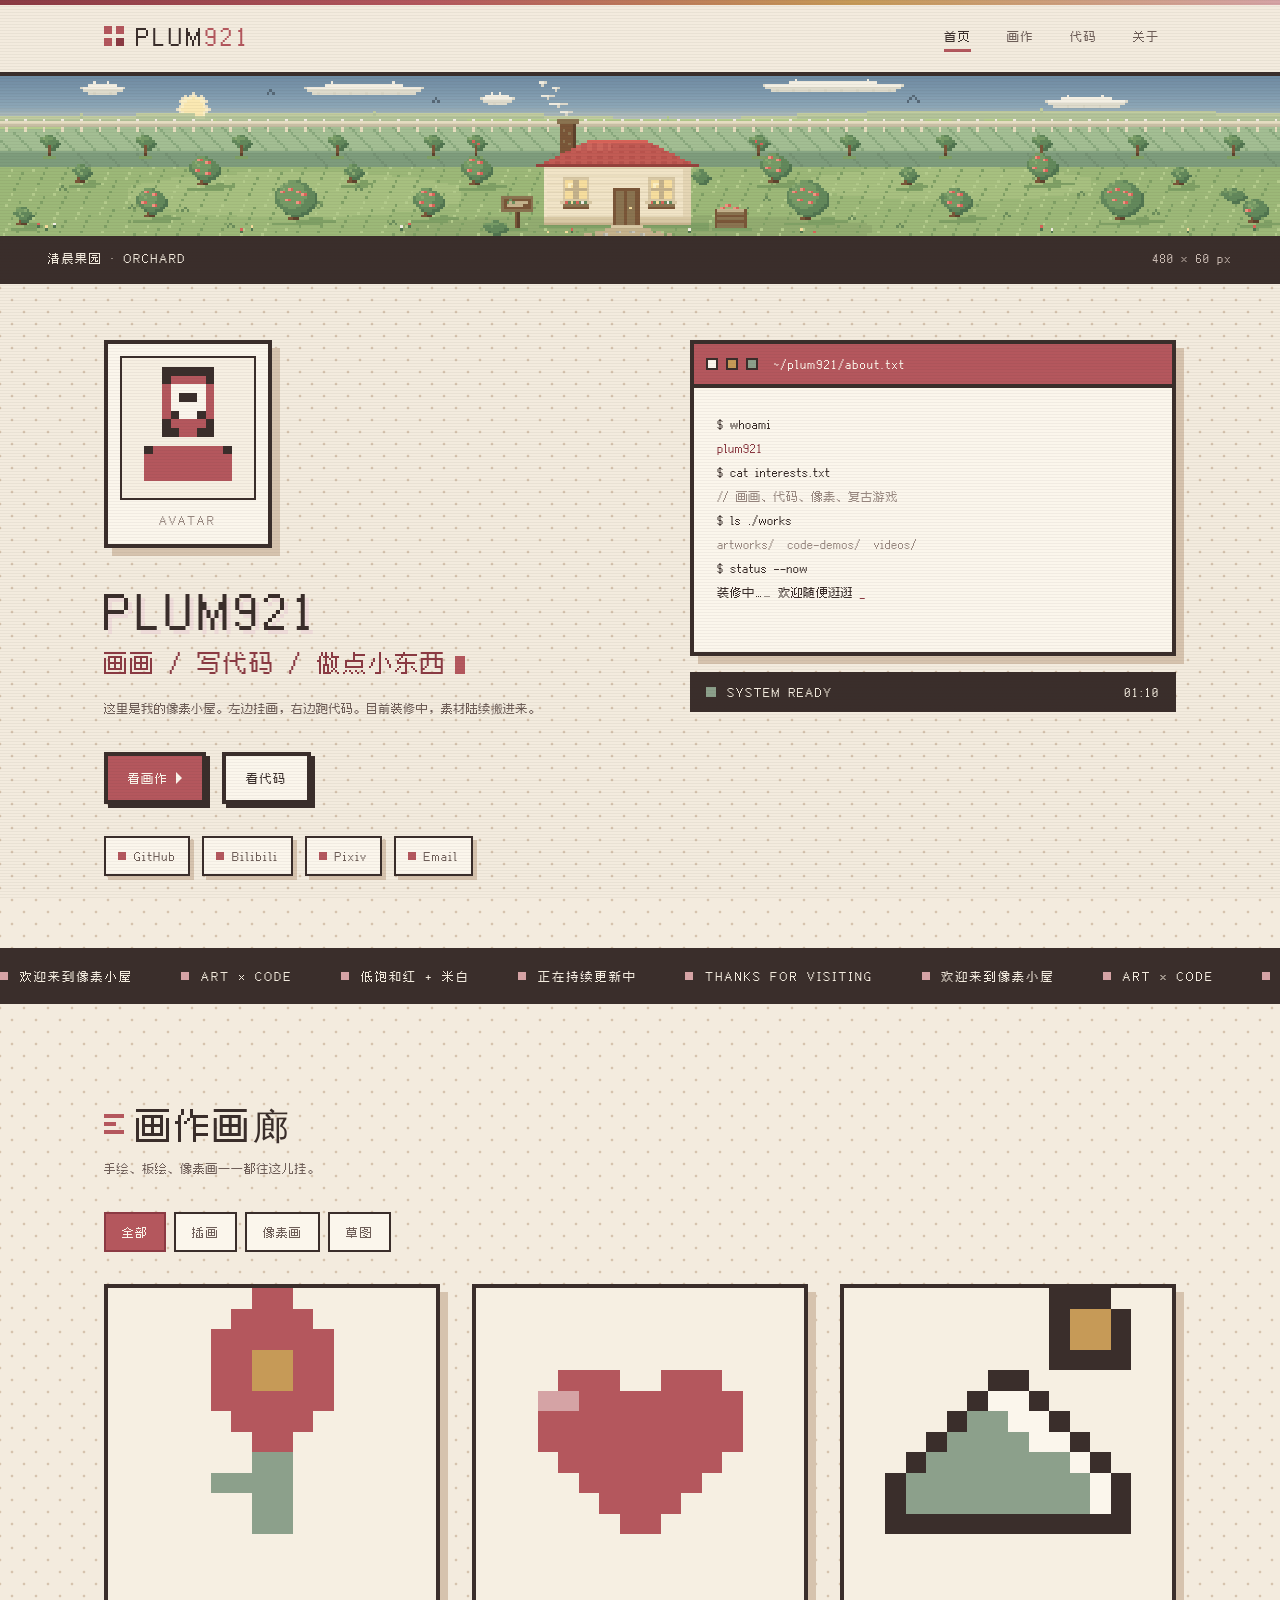
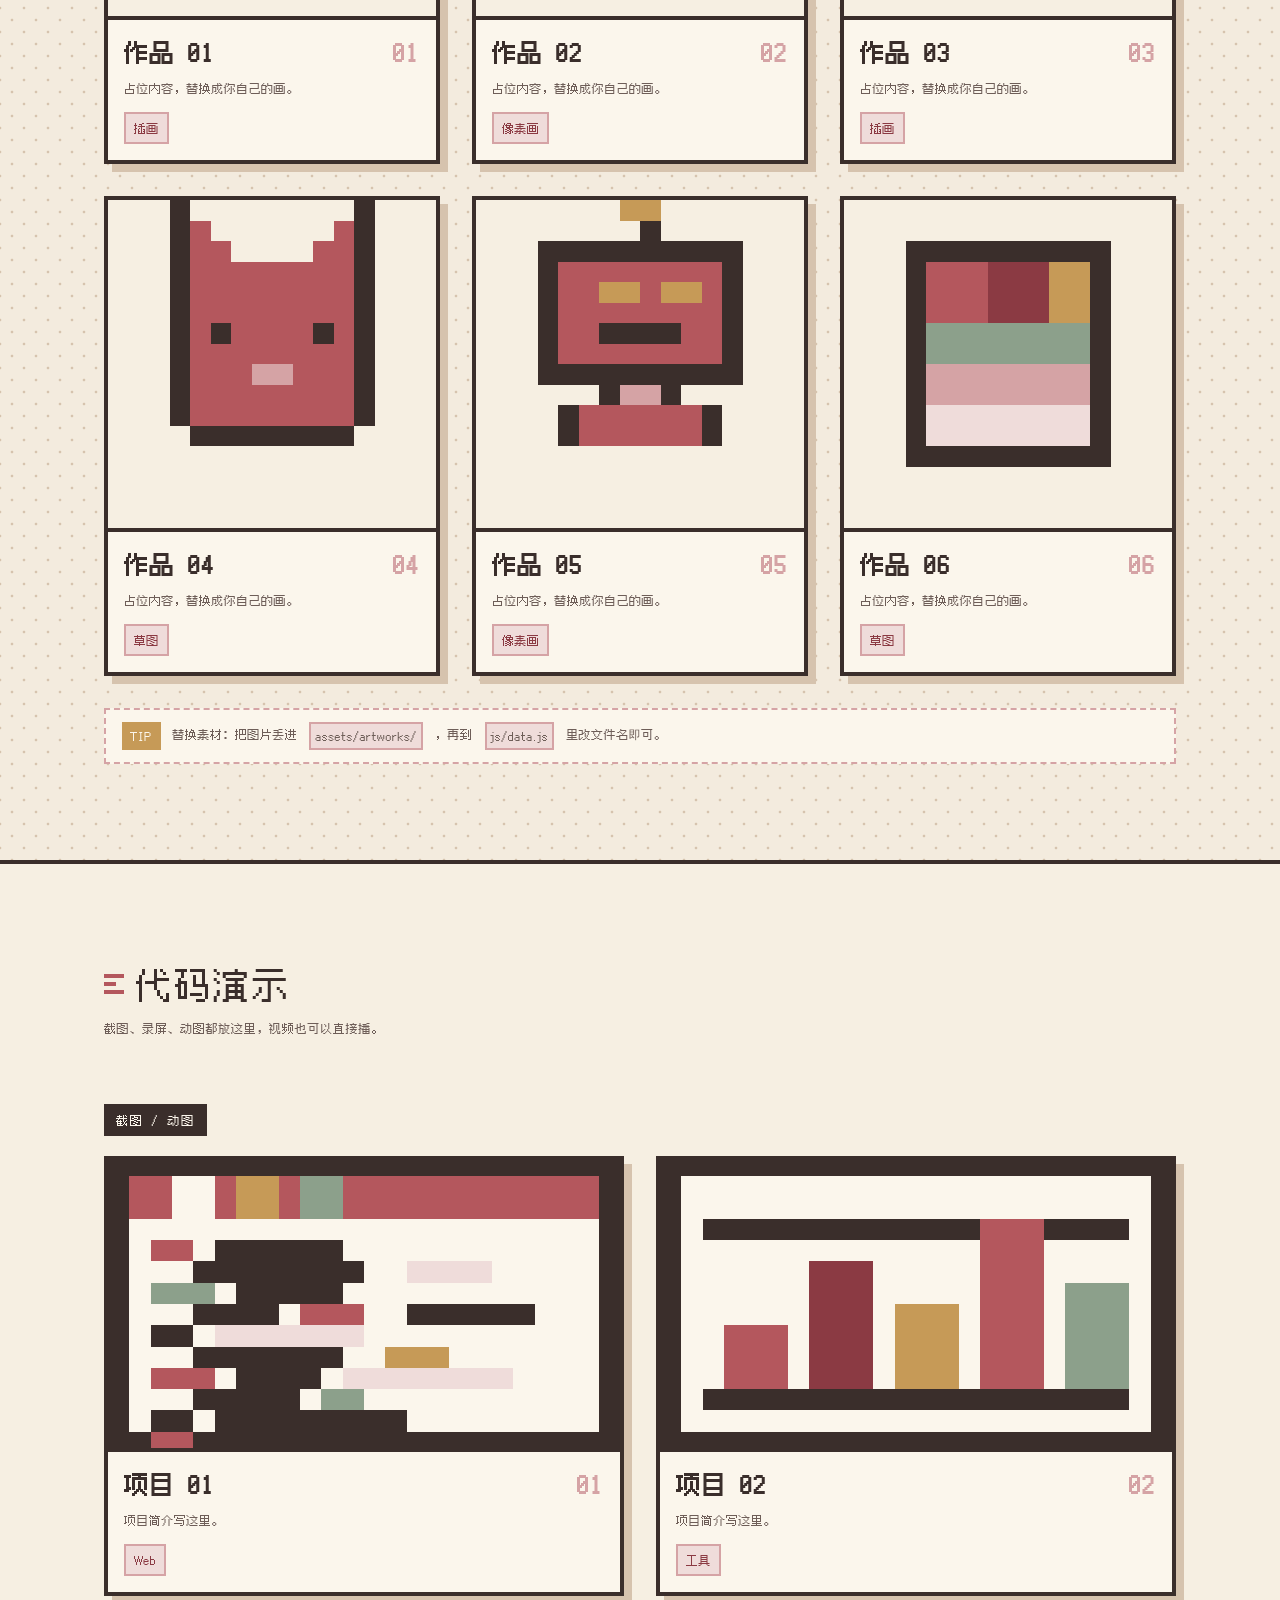
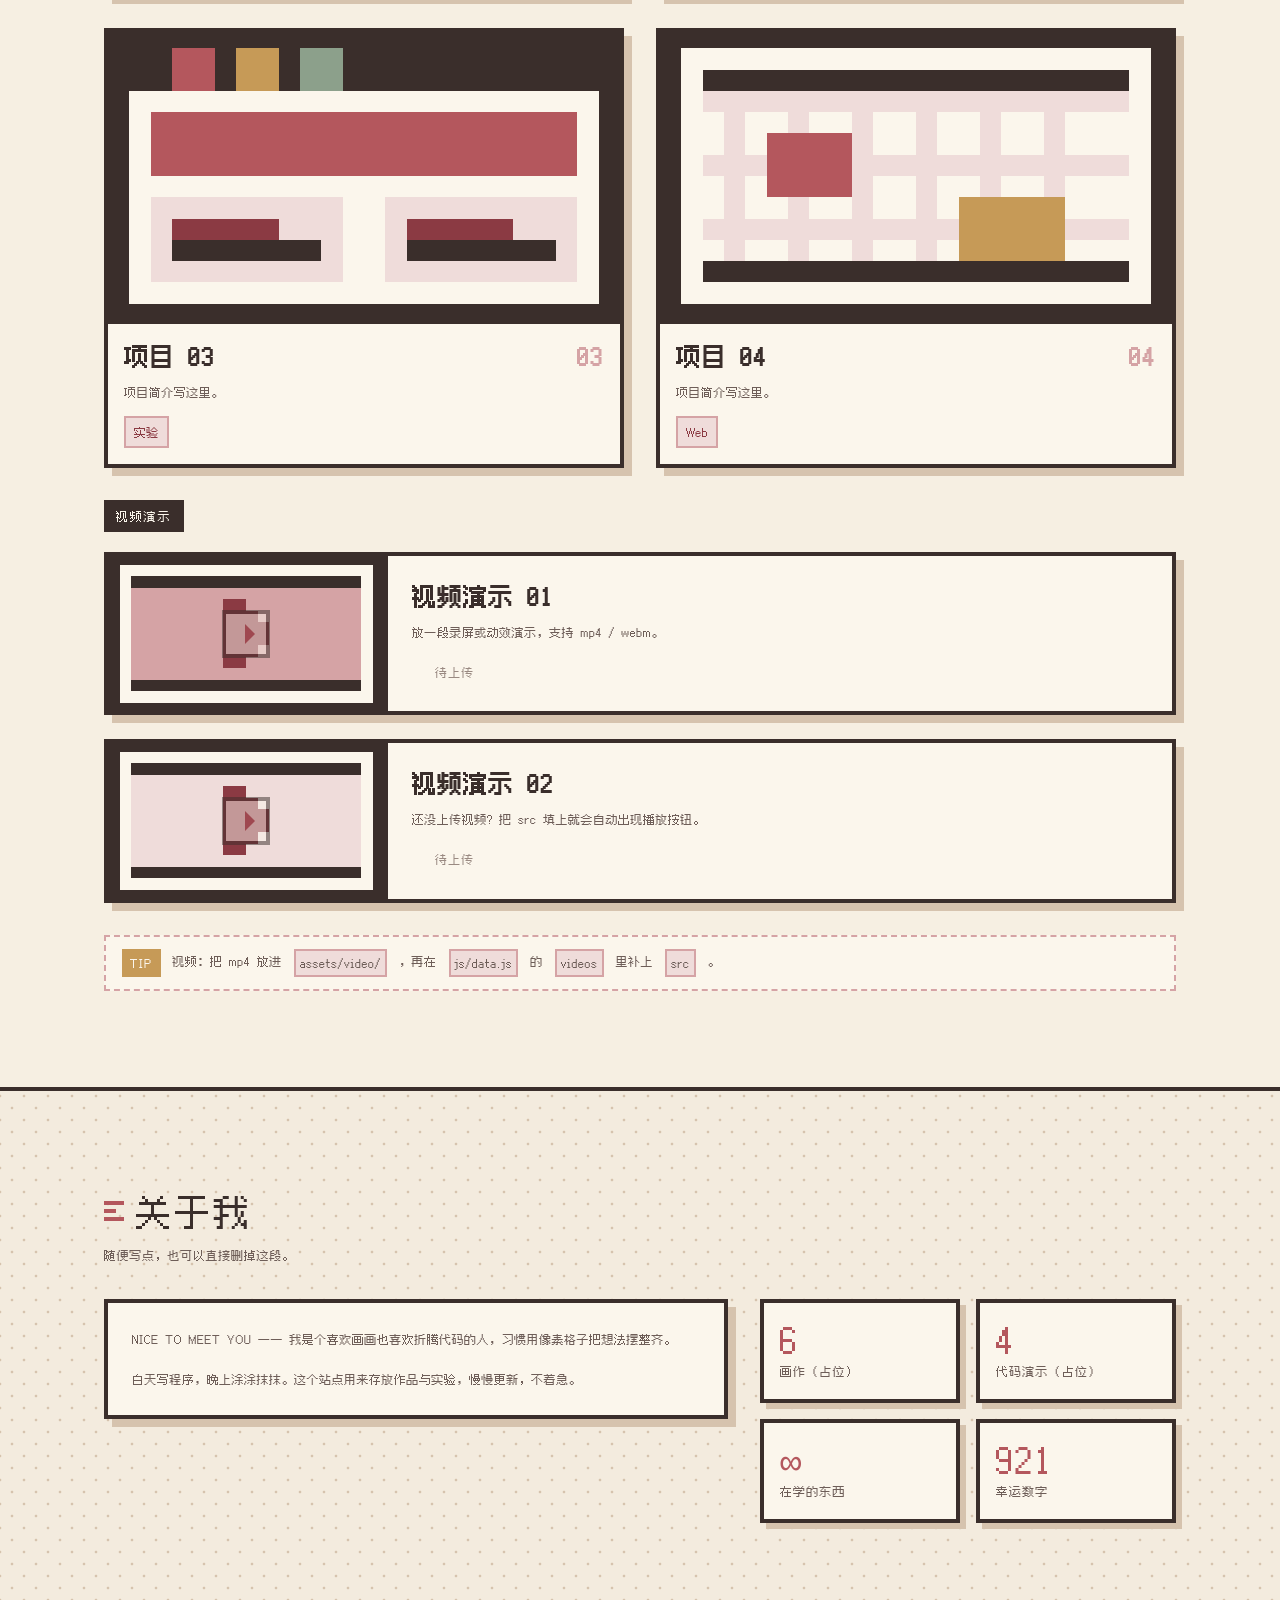
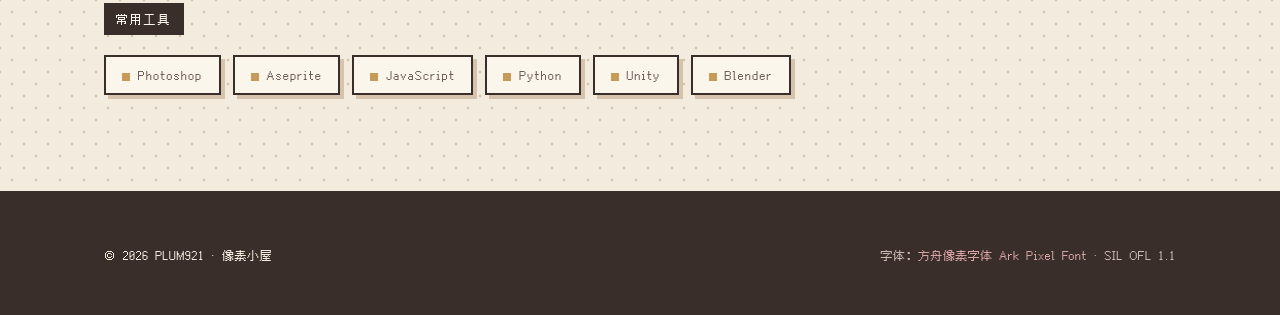
==== index.html @ 549b1d5e "first commit" ====
<!DOCTYPE html>
<html lang="zh-CN">
<head>
<meta charset="UTF-8">
<meta name="viewport" content="width=device-width, initial-scale=1">
<title>PLUM921 · 像素小屋</title>
<meta name="description" content="PLUM921 的个人主页 —— 画作与代码演示的像素风格收藏室。">
<meta name="theme-color" content="#F5EEE1">
<link rel="icon" href="favicon.svg" type="image/svg+xml">

<!-- 字体：方舟像素字体 Ark Pixel Font (SIL OFL 1.1) -->
<link rel="preload" href="fonts/ark-pixel-12px-proportional-latin.woff2" as="font" type="font/woff2" crossorigin>
<link rel="preload" href="fonts/ark-pixel-12px-proportional-zh-hans.woff2" as="font" type="font/woff2" crossorigin>

<link rel="stylesheet" href="css/style.css">
</head>
<body>

<!-- CRT 扫描线滤镜（纯装饰，可删除） -->
<div class="crt" aria-hidden="true"></div>

<!-- ======================= 顶栏 ======================= -->
<header class="topbar" id="topbar">
  <div class="wrap topbar__inner">
    <a class="brand" href="#top">
      <span class="brand__pixel" aria-hidden="true"></span>
      <span class="brand__text">PLUM<em>921</em></span>
    </a>

    <nav class="nav" id="nav">
      <a href="#top" class="nav__link is-active">首页</a>
      <a href="#art" class="nav__link">画作</a>
      <a href="#code" class="nav__link">代码</a>
      <a href="#about" class="nav__link">关于</a>
    </nav>

    <button class="nav-toggle" id="navToggle" type="button" aria-expanded="false" aria-controls="nav">
      <span aria-hidden="true"></span>MENU
    </button>
  </div>
</header>

<main>

  <!-- ======================= Hero ======================= -->
  <section class="hero" id="top">

    <!-- 顶部像素横幅：全宽通栏（480×60 原生像素图，铺满页面宽度）
         【素材预留】替换 assets/banner/ 下的图片（建议 480×60 或更宽的横构图），
         并在 js/data.js 的 profile.banner 里改路径与说明文字 -->
    <figure class="banner reveal" id="banner">
      <img id="bannerImg" src="assets/banner/orchard-480x60.png"
           alt="清晨果园" width="480" height="60">
      <figcaption class="banner__bar">
        <span class="banner__cap" id="bannerCap">清晨果园 · ORCHARD</span>
        <span class="banner__meta" id="bannerMeta">480 × 60 px</span>
      </figcaption>
    </figure>

    <div class="wrap">

      <div class="hero__grid">

      <!-- 左：头像 + 简介 -->
      <div class="hero__left">
        <div class="avatar px-frame" id="avatarFrame">
          <!-- 【素材预留】头像：替换 assets/avatar/ 下的图片，并在 js/data.js 修改 avatar 路径 -->
          <img id="avatarImg" src="assets/avatar/avatar-placeholder.svg" alt="头像" width="144" height="144">
          <span class="avatar__tag">AVATAR</span>
        </div>

        <h1 class="hero__name" id="heroName">PLUM921</h1>
        <p class="hero__role" id="heroRole">画画 / 写代码 / 做点小东西</p>

        <p class="hero__intro" id="heroIntro">
          这里是我的像素小屋。左边挂画，右边跑代码。
          目前装修中，素材陆续搬进来。
        </p>

        <div class="hero__btns">
          <a class="btn btn--primary" href="#art">看画作 <span class="btn__arrow" aria-hidden="true"></span></a>
          <a class="btn" href="#code">看代码</a>
        </div>

        <!-- 【素材预留】社交链接：在 js/data.js 的 links 里增删 -->
        <ul class="socials" id="socials"></ul>
      </div>

      <!-- 右：复古终端窗口 -->
      <div class="hero__right">
        <div class="window">
          <div class="window__bar">
            <span class="window__dot window__dot--a"></span>
            <span class="window__dot window__dot--b"></span>
            <span class="window__dot window__dot--c"></span>
            <span class="window__title">~/plum921/about.txt</span>
          </div>
          <pre class="window__body" id="terminal"></pre>
        </div>

        <div class="statusbar">
          <span class="led" aria-hidden="true"></span>
          <span id="statusText">SYSTEM READY</span>
          <span class="statusbar__spacer"></span>
          <span id="statusClock">--:--</span>
        </div>
      </div>

      </div><!-- /hero__grid -->
    </div><!-- /wrap -->

    <!-- 跑马灯 -->
    <div class="ticker" aria-hidden="true">
      <div class="ticker__track" id="tickerTrack"></div>
    </div>
  </section>

  <!-- ======================= 画作 ======================= -->
  <section class="section" id="art">
    <div class="wrap">
      <header class="sec-head">
        <h2 class="sec-title"><span class="sec-title__mark" aria-hidden="true"></span>画作画廊</h2>
        <p class="sec-sub">手绘、板绘、像素画——都往这儿挂。</p>
      </header>

      <!-- 筛选按钮由 data.js 的 tags 自动生成 -->
      <div class="filters" id="artFilters" role="group" aria-label="画作筛选"></div>

      <!-- 卡片由 js/data.js 渲染，占位内容可直接替换 -->
      <div class="grid grid--art" id="artGrid"></div>
      <div class="load-more" id="artMore"></div>

      <p class="hint">
        <span class="hint__key">TIP</span>
        替换素材：把图片丢进 <code>assets/artworks/</code>，再到 <code>js/data.js</code> 里改文件名即可。
      </p>
    </div>
  </section>

  <!-- ======================= 代码演示 ======================= -->
  <section class="section section--alt" id="code">
    <div class="wrap">
      <header class="sec-head">
        <h2 class="sec-title"><span class="sec-title__mark" aria-hidden="true"></span>代码演示</h2>
        <p class="sec-sub">截图、录屏、动图都放这里，视频也可以直接播。</p>
      </header>

      <h3 class="sub-title">截图 / 动图</h3>
      <div class="grid grid--code" id="codeGrid"></div>
      <div class="load-more" id="codeMore"></div>

      <h3 class="sub-title">视频演示</h3>
      <div class="video-list" id="videoList"></div>
      <div class="load-more" id="videoMore"></div>

      <p class="hint">
        <span class="hint__key">TIP</span>
        视频：把 mp4 放进 <code>assets/video/</code>，再在 <code>js/data.js</code> 的 <code>videos</code> 里补上 <code>src</code>。
      </p>
    </div>
  </section>

  <!-- ======================= 关于 ======================= -->
  <section class="section" id="about">
    <div class="wrap">
      <header class="sec-head">
        <h2 class="sec-title"><span class="sec-title__mark" aria-hidden="true"></span>关于我</h2>
        <p class="sec-sub">随便写点，也可以直接删掉这段。</p>
      </header>

      <div class="about">
        <div class="about__text px-frame">
          <p id="aboutP1">NICE TO MEET YOU —— 我是个喜欢画画也喜欢折腾代码的人，习惯用像素格子把想法摆整齐。</p>
          <p id="aboutP2">白天写程序，晚上涂涂抹抹。这个站点用来存放作品与实验，慢慢更新，不着急。</p>
        </div>

        <!-- 【素材预留】数值面板：在 js/data.js 的 stats 里改 -->
        <div class="stats" id="stats"></div>
      </div>

      <!-- 【素材预留】工具/技能：在 js/data.js 的 skills 里改 -->
      <div class="tools-block">
        <h3 class="sub-title">常用工具</h3>
        <ul class="tools" id="skills"></ul>
      </div>
    </div>
  </section>

</main>

<!-- ======================= 页脚 ======================= -->
<footer class="footer">
  <div class="wrap footer__inner">
    <p class="footer__copy">© <span id="year">2026</span> <span id="footerName">PLUM921</span> · 像素小屋</p>
    <p class="footer__font">
      字体：<a href="https://github.com/TakWolf/ark-pixel-font" target="_blank" rel="noopener">方舟像素字体 Ark Pixel Font</a>
      · SIL OFL 1.1
    </p>
  </div>
</footer>

<!-- ======================= 图片灯箱 ======================= -->
<div class="lightbox" id="lightbox" hidden>
  <button class="lightbox__close" id="lbClose" type="button" aria-label="关闭">×</button>
  <button class="lightbox__nav lightbox__nav--prev" id="lbPrev" type="button" aria-label="上一张">‹</button>
  <figure class="lightbox__figure">
    <img id="lbImg" src="" alt="">
    <figcaption class="lightbox__caption">
      <span id="lbTitle"></span>
      <span class="lightbox__meta" id="lbMeta"></span>
    </figcaption>
  </figure>
  <button class="lightbox__nav lightbox__nav--next" id="lbNext" type="button" aria-label="下一张">›</button>
</div>

<!-- ======================= 视频弹窗 ======================= -->
<div class="modal" id="videoModal" hidden>
  <div class="modal__box">
    <div class="window__bar">
      <span class="window__dot window__dot--a"></span>
      <span class="window__dot window__dot--b"></span>
      <span class="window__dot window__dot--c"></span>
      <span class="window__title" id="vmTitle">video</span>
      <button class="modal__close" id="vmClose" type="button" aria-label="关闭">×</button>
    </div>
    <div class="modal__body">
      <video id="vmPlayer" controls playsinline preload="metadata"></video>
    </div>
  </div>
</div>

<script src="js/data.js"></script>
<script src="js/main.js"></script>
</body>
</html>
---- css/style.css ----
/* =========================================================
   PLUM921 · 像素小屋
   风格：复古像素 / 低饱和红 + 米白
   字体：方舟像素字体 Ark Pixel Font (SIL OFL 1.1)
   目录：变量 → 基础 → 通用组件 → 顶栏 → Hero → 区块 → 卡片 → 弹层 → 响应式
   ========================================================= */

/* ---------------- 1. 字体 ---------------- */
@font-face {
  font-family: "Ark Pixel";
  src: url("../fonts/ark-pixel-12px-proportional-latin.woff2") format("woff2");
  font-weight: 400;
  font-style: normal;
  font-display: swap;
  unicode-range: U+0000-02FF, U+1E00-1EFF, U+2000-206F, U+2070-209F,
                 U+20A0-20CF, U+2100-214F, U+2190-21FF, U+2200-22FF,
                 U+2460-24FF, U+25A0-25FF, U+2600-26FF, U+2700-27BF;
}
@font-face {
  font-family: "Ark Pixel";
  src: url("../fonts/ark-pixel-12px-proportional-zh-hans.woff2") format("woff2");
  font-weight: 400;
  font-style: normal;
  font-display: swap;
  unicode-range: U+2E80-2EFF, U+3000-303F, U+31C0-31EF, U+3200-32FF,
                 U+3300-33FF, U+3400-4DBF, U+4E00-9FFF, U+F900-FAFF,
                 U+FE10-FE1F, U+FE30-FE4F, U+FF00-FFEF, U+20000-2FA1F;
}

/* ---------------- 2. 变量 ---------------- */
:root {
  /* 米白 / 纸面 */
  --cream:       #F3EBDE;
  --cream-soft:  #ECE1D0;
  --paper:       #FBF6EC;
  --paper-2:     #F6EFE2;

  /* 低饱和红 */
  --red:         #B4575D;
  --red-deep:    #8B3A43;
  --red-soft:    #D5A3A5;
  --red-wash:    #EFDCDA;

  /* 点缀色 */
  --mustard:     #C69A57;
  --sage:        #8CA08B;

  /* 墨色文字 */
  --ink:         #3A2E2B;
  --ink-2:       #6E5E58;
  --ink-3:       #9A8A82;

  /* 硬阴影 */
  --shadow:      #D6C3AE;
  --shadow-red:  #D9B7B7;

  --px:          4px;         /* 像素单位 */
  --line:        4px solid var(--ink);
  --wrap:        1120px;

  --fs-xs:       12px;
  --fs-md:       24px;
  --fs-lg:       36px;
  --fs-xl:       48px;
  --lh:          24px;
}

/* ---------------- 3. 基础 ---------------- */
*, *::before, *::after { box-sizing: border-box; }

html { scroll-behavior: smooth; }

body {
  margin: 0;
  background-color: var(--cream);
  /* 双层像素点阵背景 */
  background-image:
    radial-gradient(var(--shadow) 1.5px, transparent 1.6px),
    radial-gradient(var(--shadow) 1.5px, transparent 1.6px);
  background-size: 24px 24px, 24px 24px;
  background-position: 0 0, 12px 12px;
  color: var(--ink);
  font-family: "Ark Pixel", "Ark Pixel 12px Proportional", ui-monospace, monospace;
  font-size: var(--fs-xs);
  line-height: var(--lh);
  letter-spacing: .04em;
  -webkit-font-smoothing: none;
  -moz-osx-font-smoothing: unset;
  font-smooth: never;
  text-rendering: geometricPrecision;
  overflow-x: clip;
}

/* 顶部一条暖色高光，模拟老显示器 */
body::before {
  content: "";
  position: fixed;
  inset: 0 0 auto 0;
  height: 5px;
  z-index: 60;
  background: linear-gradient(90deg,
    var(--red-deep), var(--red), var(--mustard), var(--red-soft));
}

img { max-width: 100%; display: block; }
a { color: var(--red-deep); text-decoration: none; }
a:hover { color: var(--red); }
button { font: inherit; color: inherit; letter-spacing: inherit; cursor: pointer; }

h1, h2, h3, p, ul, figure { margin: 0; padding: 0; }
ul { list-style: none; }

::selection { background: var(--red-soft); color: var(--ink); }

:focus-visible {
  outline: var(--px) solid var(--red);
  outline-offset: var(--px);
}

code {
  font-family: inherit;
  background: var(--red-wash);
  border: 2px solid var(--red-soft);
  padding: 0 4px;
}

/* CRT 扫描线 */
.crt {
  position: fixed;
  inset: 0;
  z-index: 999;
  pointer-events: none;
  background: repeating-linear-gradient(
    to bottom,
    rgba(58, 46, 43, .05) 0 1px,
    transparent 1px 3px
  );
}

/* ---------------- 4. 通用组件 ---------------- */
.wrap {
  width: 100%;
  max-width: var(--wrap);
  margin: 0 auto;
  padding: 0 24px;
}

/* 像素描边面板 + 四角像素块 */
.px-frame {
  position: relative;
  background: var(--paper);
  border: var(--line);
  box-shadow: 8px 8px 0 var(--shadow);
}
.px-corners::after {
  content: "";
  position: absolute;
  inset: -8px;
  pointer-events: none;
  z-index: 2;
  background-image:
    linear-gradient(var(--red), var(--red)),
    linear-gradient(var(--red), var(--red)),
    linear-gradient(var(--red), var(--red)),
    linear-gradient(var(--red), var(--red));
  background-size: 8px 8px;
  background-position: 0 0, 100% 0, 0 100%, 100% 100%;
  background-repeat: no-repeat;
}

/* 纯像素描边的小方块（作装饰） */
.dot {
  display: inline-block;
  width: 8px; height: 8px;
  background: var(--red);
  vertical-align: middle;
}

/* 按钮 */
.btn {
  position: relative;
  display: inline-flex;
  align-items: center;
  justify-content: center;
  gap: 8px;
  padding: 10px 20px;
  min-height: 44px;
  background: var(--paper);
  border: var(--line);
  box-shadow: 4px 4px 0 var(--ink);
  color: var(--ink);
  font-size: var(--fs-xs);
  letter-spacing: .12em;
  transition: transform .06s steps(2), box-shadow .06s steps(2), background .06s;
}
.btn:hover { transform: translate(-2px, -2px); box-shadow: 6px 6px 0 var(--ink); color: var(--ink); }
.btn:active { transform: translate(4px, 4px); box-shadow: 0 0 0 var(--ink); }
.btn--primary { background: var(--red); color: var(--paper); }
.btn--primary:hover { background: var(--red-deep); color: var(--paper); }
.btn__arrow {
  width: 0; height: 0;
  border: 6px solid transparent;
  border-left-color: currentColor;
  border-right: 0;
}

/* 区块 */
.section { padding: 96px 0; scroll-margin-top: 96px; }
.hero { scroll-margin-top: 96px; }
.section--alt {
  background: var(--paper-2);
  border-top: var(--line);
  border-bottom: var(--line);
}
.sec-head { margin-bottom: 32px; }
.sec-title {
  display: flex;
  align-items: center;
  gap: 12px;
  font-size: var(--fs-lg);
  font-weight: 400;
  letter-spacing: .08em;
  line-height: 48px;
}
.sec-title__mark {
  width: 20px; height: 20px;
  background:
    linear-gradient(var(--red), var(--red)) 0 0 / 20px 4px no-repeat,
    linear-gradient(var(--red), var(--red)) 0 8px / 12px 4px no-repeat,
    linear-gradient(var(--red), var(--red)) 0 16px / 20px 4px no-repeat;
  flex: 0 0 auto;
}
.sec-sub {
  margin-top: 8px;
  color: var(--ink-2);
  letter-spacing: .06em;
}
.sub-title {
  display: inline-block;
  margin: 32px 0 20px;
  padding: 4px 12px;
  font-size: var(--fs-xs);
  font-weight: 400;
  letter-spacing: .16em;
  color: var(--paper);
  background: var(--ink);
}

/* 提示条 */
.hint {
  display: flex;
  align-items: flex-start;
  gap: 12px;
  margin-top: 32px;
  padding: 12px 16px;
  background: var(--paper);
  border: 2px dashed var(--red-soft);
  color: var(--ink-2);
}
.hint__key {
  flex: 0 0 auto;
  padding: 2px 8px;
  background: var(--mustard);
  color: var(--paper);
  letter-spacing: .1em;
}

/* 滚动进入动画（仅在 JS 正常时启用，保证无 JS 也能看到全部内容） */
.has-js .reveal { opacity: 0; transform: translateY(16px); }
.has-js .reveal.is-in {
  opacity: 1;
  transform: none;
  transition: opacity .28s steps(6), transform .28s steps(6);
}

/* ---------------- 5. 顶栏 ---------------- */
.topbar {
  position: sticky;
  top: 0;
  z-index: 50;
  background: var(--cream);
  border-bottom: var(--line);
}
.topbar__inner {
  display: flex;
  align-items: center;
  gap: 24px;
  height: 72px;
}
.brand {
  display: inline-flex;
  align-items: center;
  gap: 12px;
  color: var(--ink);
  font-size: var(--fs-md);
  letter-spacing: .14em;
}
.brand:hover { color: var(--ink); }
.brand__pixel {
  width: 20px; height: 20px;
  background:
    linear-gradient(var(--red), var(--red)) 0 0 / 8px 8px no-repeat,
    linear-gradient(var(--red), var(--red)) 12px 0 / 8px 8px no-repeat,
    linear-gradient(var(--red), var(--red)) 0 12px / 8px 8px no-repeat,
    linear-gradient(var(--red-deep), var(--red-deep)) 12px 12px / 8px 8px no-repeat;
}
.brand__text em { font-style: normal; color: var(--red); }

.nav { display: flex; gap: 4px; margin-left: auto; }
.nav__link {
  position: relative;
  padding: 8px 16px;
  color: var(--ink-2);
  letter-spacing: .12em;
}
.nav__link::after {
  content: "";
  position: absolute;
  left: 16px; right: 16px; bottom: 4px;
  height: 3px;
  background: var(--red);
  transform: scaleX(0);
  transform-origin: left;
  transition: transform .16s steps(4);
}
.nav__link:hover { color: var(--ink); }
.nav__link:hover::after,
.nav__link.is-active::after { transform: scaleX(1); }
.nav__link.is-active { color: var(--ink); }

.nav-toggle {
  display: none;
  align-items: center;
  gap: 8px;
  margin-left: auto;
  padding: 8px 12px;
  background: var(--paper);
  border: 2px solid var(--ink);
  letter-spacing: .12em;
}
.nav-toggle span {
  width: 12px; height: 12px;
  background:
    linear-gradient(var(--ink), var(--ink)) 0 0 / 12px 2px no-repeat,
    linear-gradient(var(--ink), var(--ink)) 0 5px / 12px 2px no-repeat,
    linear-gradient(var(--ink), var(--ink)) 0 10px / 12px 2px no-repeat;
}

/* ---------------- 6. Hero ---------------- */
.hero { padding: 0; }

/* 顶部像素横幅：全宽通栏，480x180 原生像素图铺满页面宽度 */
.banner {
  width: 100%;
  border-bottom: var(--line);
  background: var(--paper);
}
.banner > img {
  display: block;
  width: 100%;
  height: auto;
  max-height: min(22vh, 200px);  /* 超宽屏时按比例裁切，避免横幅过高 */
  object-fit: cover;
  object-position: center 55%;
  image-rendering: pixelated;
}
.banner__bar {
  display: flex;
  align-items: center;
  justify-content: space-between;
  gap: 16px;
  padding: 10px clamp(16px, 4vw, 48px);
  background: var(--ink);
  color: var(--cream);
  letter-spacing: .14em;
}
.banner__meta { color: #C9BAB2; letter-spacing: .1em; white-space: nowrap; }

.hero__grid {
  margin-top: 56px;
  display: grid;
  grid-template-columns: minmax(0, 1.05fr) minmax(0, .95fr);
  gap: 48px;
  align-items: start;
}
.avatar {
  width: 168px;
  padding: 12px;
}
.avatar img {
  width: 100%;
  aspect-ratio: 1 / 1;
  object-fit: cover;
  image-rendering: pixelated;
  border: 2px solid var(--ink);
}
.avatar__tag {
  display: block;
  margin-top: 8px;
  text-align: center;
  letter-spacing: .2em;
  color: var(--ink-3);
}

.hero__name {
  margin-top: 32px;
  font-size: var(--fs-xl);
  font-weight: 400;
  line-height: 60px;
  letter-spacing: .1em;
  color: var(--ink);
  text-shadow: 4px 4px 0 var(--red-wash);
}
.hero__role {
  margin-top: 4px;
  font-size: var(--fs-md);
  line-height: 36px;
  color: var(--red-deep);
  letter-spacing: .08em;
}
.hero__role::after {
  content: "";
  display: inline-block;
  width: 10px; height: 18px;
  margin-left: 8px;
  background: var(--red);
  vertical-align: -2px;
  animation: blink 1s steps(1, end) infinite;
}
@keyframes blink { 0%, 49% { opacity: 1; } 50%, 100% { opacity: 0; } }

.hero__intro {
  margin-top: 16px;
  max-width: 46em;
  color: var(--ink-2);
}
.hero__btns { display: flex; flex-wrap: wrap; gap: 16px; margin-top: 32px; }

.socials { display: flex; flex-wrap: wrap; gap: 12px; margin-top: 32px; }
.socials a {
  display: inline-flex;
  align-items: center;
  gap: 8px;
  padding: 6px 12px;
  background: var(--paper);
  border: 2px solid var(--ink);
  box-shadow: 4px 4px 0 var(--shadow);
  color: var(--ink-2);
  letter-spacing: .1em;
}
.socials a::before {
  content: "";
  width: 8px; height: 8px;
  background: var(--red);
}
.socials a:hover { transform: translate(-2px, -2px); box-shadow: 6px 6px 0 var(--shadow); color: var(--ink); }

/* 终端窗口 */
.window {
  background: var(--paper);
  border: var(--line);
  box-shadow: 8px 8px 0 var(--shadow);
}
.window__bar {
  display: flex;
  align-items: center;
  gap: 8px;
  padding: 8px 12px;
  background: var(--red);
  border-bottom: var(--line);
}
.window__dot { width: 12px; height: 12px; border: 2px solid var(--ink); }
.window__dot--a { background: var(--paper); }
.window__dot--b { background: var(--mustard); }
.window__dot--c { background: var(--sage); }
.window__title {
  margin-left: 8px;
  color: var(--paper);
  letter-spacing: .1em;
  white-space: nowrap;
  overflow: hidden;
  text-overflow: ellipsis;
}
.window__body {
  margin: 0;
  padding: 24px;
  min-height: 264px;
  font-family: inherit;
  font-size: var(--fs-xs);
  line-height: var(--lh);
  color: var(--ink);
  white-space: pre-wrap;
  word-break: break-word;
}
.window__body .t-red { color: var(--red-deep); }
.window__body .t-dim { color: var(--ink-3); }

.statusbar {
  display: flex;
  align-items: center;
  gap: 12px;
  margin-top: 16px;
  padding: 8px 16px;
  background: var(--ink);
  color: var(--cream);
  letter-spacing: .12em;
}
.statusbar__spacer { flex: 1; }
.led {
  width: 10px; height: 10px;
  background: var(--sage);
  animation: blink 1.6s steps(1, end) infinite;
}

/* 跑马灯 */
.ticker {
  margin-top: 72px;
  overflow: hidden;
  background: var(--ink);
  border-top: var(--line);
  border-bottom: var(--line);
  color: var(--cream);
}
.ticker__track {
  display: inline-flex;
  gap: 48px;
  padding: 12px 0;
  white-space: nowrap;
  letter-spacing: .18em;
  animation: marquee 32s linear infinite;
}
.ticker__track span { display: inline-flex; align-items: center; gap: 12px; }
.ticker__track i {
  width: 8px; height: 8px;
  background: var(--red-soft);
}
@keyframes marquee {
  from { transform: translateX(0); }
  to   { transform: translateX(-50%); }
}

/* ---------------- 7. 筛选 ---------------- */
.filters { display: flex; flex-wrap: wrap; gap: 8px; margin-bottom: 32px; }
.filters button {
  padding: 6px 16px;
  background: var(--paper);
  border: 2px solid var(--ink);
  color: var(--ink-2);
  letter-spacing: .1em;
}
.filters button:hover { background: var(--red-wash); color: var(--ink); }
.filters button.is-active {
  background: var(--red);
  border-color: var(--red-deep);
  color: var(--paper);
}

/* ---------------- 8. 卡片网格 ---------------- */
.grid { display: grid; gap: 32px; }
.grid--art  { grid-template-columns: repeat(3, minmax(0, 1fr)); }
.grid--code { grid-template-columns: repeat(2, minmax(0, 1fr)); }

.card {
  background: var(--paper);
  border: var(--line);
  box-shadow: 8px 8px 0 var(--shadow);
  transition: transform .1s steps(3), box-shadow .1s steps(3);
}
.card:hover { transform: translate(-4px, -4px); box-shadow: 12px 12px 0 var(--shadow-red); }
.is-hidden { display: none !important; }

.card__thumb {
  position: relative;
  display: block;
  width: 100%;
  padding: 0;
  border: 0;
  border-bottom: var(--line);
  background: var(--paper-2);
  cursor: zoom-in;
  overflow: hidden;
}
.card__thumb img {
  width: 100%;
  image-rendering: pixelated;
  transition: transform .18s steps(4);
}
.card__thumb:hover img { transform: scale(1.03); }
.grid--art  .card__thumb img { aspect-ratio: 1 / 1; object-fit: cover; }
.grid--code .card__thumb img { aspect-ratio: 16 / 9; object-fit: cover; }

.card__body { padding: 16px; }
.card__title {
  display: flex;
  align-items: center;
  justify-content: space-between;
  gap: 12px;
  font-size: var(--fs-md);
  line-height: 32px;
  letter-spacing: .06em;
}
.card__index { color: var(--red-soft); }
.card__desc { margin-top: 8px; color: var(--ink-2); }
.card__tags { display: flex; flex-wrap: wrap; gap: 8px; margin-top: 12px; }
.card__tags span {
  padding: 2px 8px;
  font-size: var(--fs-xs);
  background: var(--red-wash);
  border: 2px solid var(--red-soft);
  color: var(--red-deep);
}
.card__links { margin-top: 12px; }
.card__links a { letter-spacing: .1em; border-bottom: 2px solid var(--red-soft); }

/* 加载更多 */
.load-more { display: flex; justify-content: center; margin-top: 32px; }
.load-more:empty { display: none; }

/* 占位角标 */
.badge-slot {
  position: absolute;
  left: 0; top: 0;
  padding: 4px 10px;
  background: var(--ink);
  color: var(--cream);
  letter-spacing: .16em;
}

/* 空占位卡（告诉用户这里要放素材） */
.card--empty .card__thumb { cursor: default; }
.card--empty .card__thumb::after {
  content: "等待素材";
  position: absolute;
  inset: 0;
  display: flex;
  align-items: center;
  justify-content: center;
  background: repeating-linear-gradient(45deg,
    var(--paper-2) 0 8px, var(--cream-soft) 8px 16px);
  color: var(--ink-3);
  letter-spacing: .2em;
}

/* ---------------- 9. 视频列表 ---------------- */
.video-list { display: grid; gap: 24px; }
.video-item {
  display: grid;
  grid-template-columns: 280px minmax(0, 1fr);
  gap: 0;
  background: var(--paper);
  border: var(--line);
  box-shadow: 8px 8px 0 var(--shadow);
}
.video-item__poster {
  position: relative;
  padding: 0;
  border: 0;
  border-right: var(--line);
  background: var(--paper-2);
  cursor: pointer;
}
.video-item__poster img {
  width: 100%;
  height: 100%;
  aspect-ratio: 16 / 9;
  object-fit: cover;
  image-rendering: pixelated;
}
.video-item__play {
  position: absolute;
  inset: 0;
  margin: auto;
  width: 48px; height: 48px;
  background: var(--paper);
  border: var(--line);
  box-shadow: 4px 4px 0 var(--ink);
  transition: transform .08s steps(2);
}
.video-item__play::after {
  content: "";
  position: absolute;
  inset: 0;
  margin: auto;
  width: 0; height: 0;
  border: 10px solid transparent;
  border-left-color: var(--red);
  border-right: 0;
  transform: translateX(4px);
}
.video-item__poster:hover .video-item__play { transform: translate(-2px, -2px); }
.video-item--empty .video-item__poster { cursor: not-allowed; }
.video-item--empty .video-item__play { box-shadow: none; opacity: .5; }
.video-item__body { padding: 24px; }
.video-item__title {
  font-size: var(--fs-md);
  line-height: 32px;
  letter-spacing: .06em;
}
.video-item__desc { margin-top: 8px; color: var(--ink-2); }
.video-item__meta {
  display: flex;
  flex-wrap: wrap;
  gap: 16px;
  margin-top: 16px;
  color: var(--ink-3);
  letter-spacing: .1em;
}

/* ---------------- 10. 关于 ---------------- */
.about {
  display: grid;
  grid-template-columns: minmax(0, 1.2fr) minmax(0, .8fr);
  gap: 32px;
  align-items: start;
}
.about__text { padding: 24px; }
.about__text p + p { margin-top: 16px; }
.about__text p { color: var(--ink-2); }

.stats { display: grid; grid-template-columns: repeat(2, minmax(0, 1fr)); gap: 16px; }
.stat {
  padding: 16px;
  background: var(--paper);
  border: var(--line);
  box-shadow: 6px 6px 0 var(--shadow);
}
.stat__num {
  font-size: var(--fs-lg);
  line-height: 40px;
  color: var(--red);
  letter-spacing: .04em;
}
.stat__label { color: var(--ink-2); letter-spacing: .1em; }

.tools-block { margin-top: 48px; }
.tools { display: flex; flex-wrap: wrap; gap: 12px; }
.tools li {
  padding: 6px 16px;
  background: var(--paper);
  border: 2px solid var(--ink);
  box-shadow: 4px 4px 0 var(--shadow);
  letter-spacing: .1em;
  color: var(--ink-2);
}
.tools li::before {
  content: "";
  display: inline-block;
  width: 8px; height: 8px;
  margin-right: 8px;
  background: var(--mustard);
  vertical-align: middle;
}

/* ---------------- 11. 页脚 ---------------- */
.footer {
  padding: 48px 0;
  background: var(--ink);
  color: var(--cream);
  border-top: var(--line);
}
.footer__inner {
  display: flex;
  flex-wrap: wrap;
  gap: 12px;
  align-items: center;
  justify-content: space-between;
}
.footer a { color: var(--red-soft); }
.footer a:hover { color: var(--paper); }
.footer__font { color: #C9BAB2; }

/* ---------------- 12. 灯箱 ---------------- */
.lightbox {
  position: fixed;
  inset: 0;
  z-index: 200;
  display: flex;
  align-items: center;
  justify-content: center;
  gap: 24px;
  padding: 48px 24px;
  background: rgba(58, 46, 43, .92);
}
.lightbox[hidden] { display: none; }
.lightbox__figure {
  max-width: min(880px, 100%);
  max-height: 100%;
  background: var(--paper);
  border: var(--line);
  box-shadow: 12px 12px 0 var(--red-deep);
}
.lightbox__figure img {
  width: 100%;
  max-height: 68vh;
  object-fit: contain;
  image-rendering: pixelated;
  background: var(--paper-2);
  border-bottom: var(--line);
}
.lightbox__caption {
  display: flex;
  flex-wrap: wrap;
  gap: 16px;
  align-items: baseline;
  justify-content: space-between;
  padding: 16px 20px;
}
.lightbox__meta { color: var(--ink-3); letter-spacing: .1em; }
.lightbox__close,
.lightbox__nav {
  width: 48px; height: 48px;
  background: var(--paper);
  border: var(--line);
  box-shadow: 4px 4px 0 var(--red-deep);
  color: var(--ink);
  font-size: var(--fs-md);
  line-height: 1;
}
.lightbox__close:hover,
.lightbox__nav:hover { background: var(--red); color: var(--paper); }
.lightbox__close { position: absolute; top: 24px; right: 24px; }
.lightbox__nav { flex: 0 0 auto; }

/* ---------------- 13. 视频弹窗 ---------------- */
.modal {
  position: fixed;
  inset: 0;
  z-index: 210;
  display: flex;
  align-items: center;
  justify-content: center;
  padding: 24px;
  background: rgba(58, 46, 43, .92);
}
.modal[hidden] { display: none; }
.modal__box {
  width: min(960px, 100%);
  background: var(--paper);
  border: var(--line);
  box-shadow: 12px 12px 0 var(--red-deep);
}
.modal__body { padding: 16px; }
.modal__body video {
  width: 100%;
  max-height: 70vh;
  background: #000;
  border: 2px solid var(--ink);
}
.modal__close {
  margin-left: auto;
  padding: 0 8px;
  background: transparent;
  border: 0;
  color: var(--paper);
  font-size: var(--fs-md);
  line-height: 1;
}

/* ---------------- 14. 响应式 ---------------- */
@media (max-width: 960px) {
  .hero__grid { grid-template-columns: minmax(0, 1fr); gap: 40px; margin-top: 40px; }
  .grid--art { grid-template-columns: repeat(2, minmax(0, 1fr)); }
  .about { grid-template-columns: minmax(0, 1fr); }
  .video-item { grid-template-columns: minmax(0, 1fr); }
  .video-item__poster { border-right: 0; border-bottom: var(--line); }
}

@media (max-width: 720px) {
  :root { --fs-lg: 24px; --fs-xl: 36px; }
  .section { padding: 64px 0; }
  .hero { padding-top: 48px; }
  .hero__name { line-height: 48px; margin-top: 24px; }
  .hero__role { font-size: var(--fs-xs); line-height: 24px; }
  .sec-title { line-height: 36px; }
  .grid--art, .grid--code { grid-template-columns: minmax(0, 1fr); }
  .stats { grid-template-columns: minmax(0, 1fr); }
  .lightbox { padding: 24px 16px 96px; flex-direction: column; }
  .lightbox__close { top: 16px; right: 16px; }

  .nav {
    position: absolute;
    left: 0; right: 0; top: 72px;
    display: none;
    flex-direction: column;
    gap: 0;
    padding: 8px 24px 16px;
    background: var(--cream);
    border-bottom: var(--line);
  }
  .nav.is-open { display: flex; }
  .nav__link { padding: 12px 0; }
  .nav__link::after { left: 0; right: auto; width: 24px; }
  .nav-toggle { display: inline-flex; }
  .topbar { position: relative; }
  .topbar__inner { height: 64px; }
  .nav { top: 64px; }
}

/* ---------------- 15. 动效偏好 ---------------- */
@media (prefers-reduced-motion: reduce) {
  html { scroll-behavior: auto; }
  .ticker__track { animation: none; }
  .led, .hero__role::after { animation: none; }
  .has-js .reveal { opacity: 1; transform: none; }
  *, *::before, *::after { transition: none !important; }
}
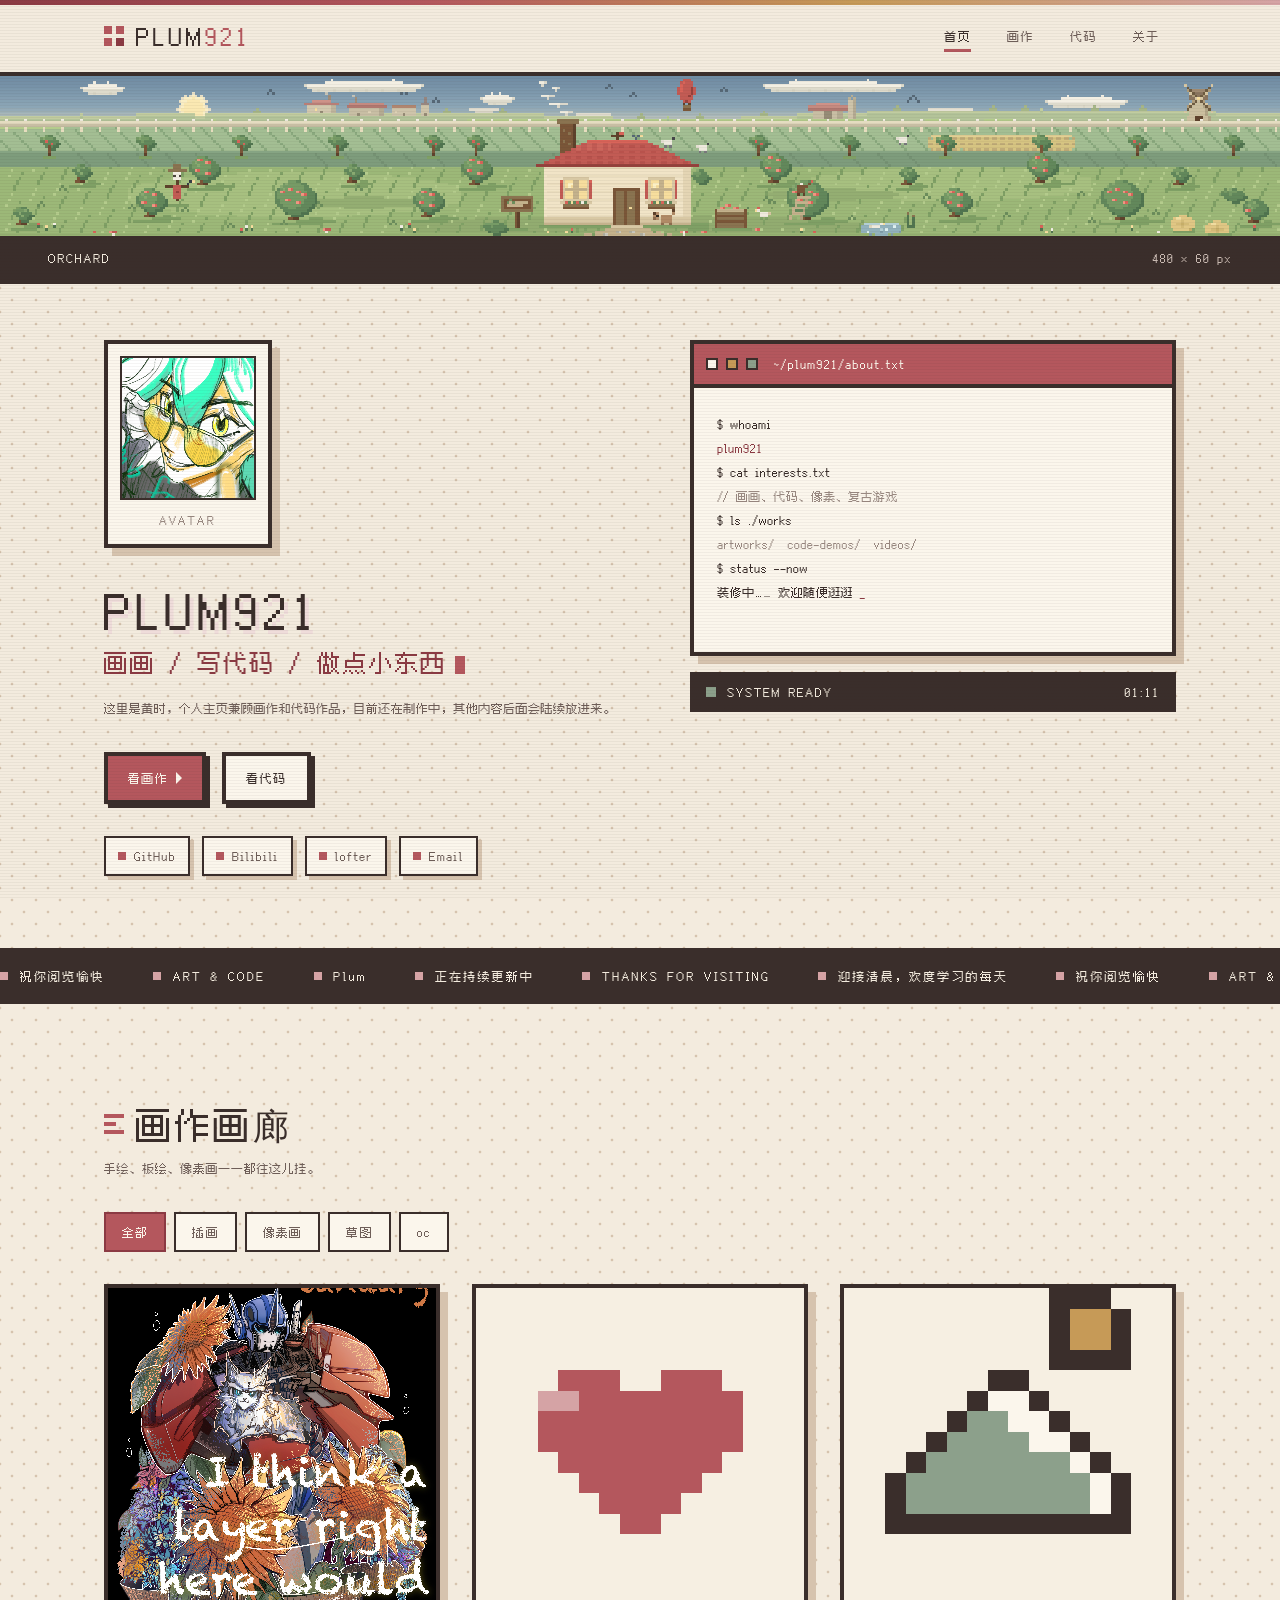
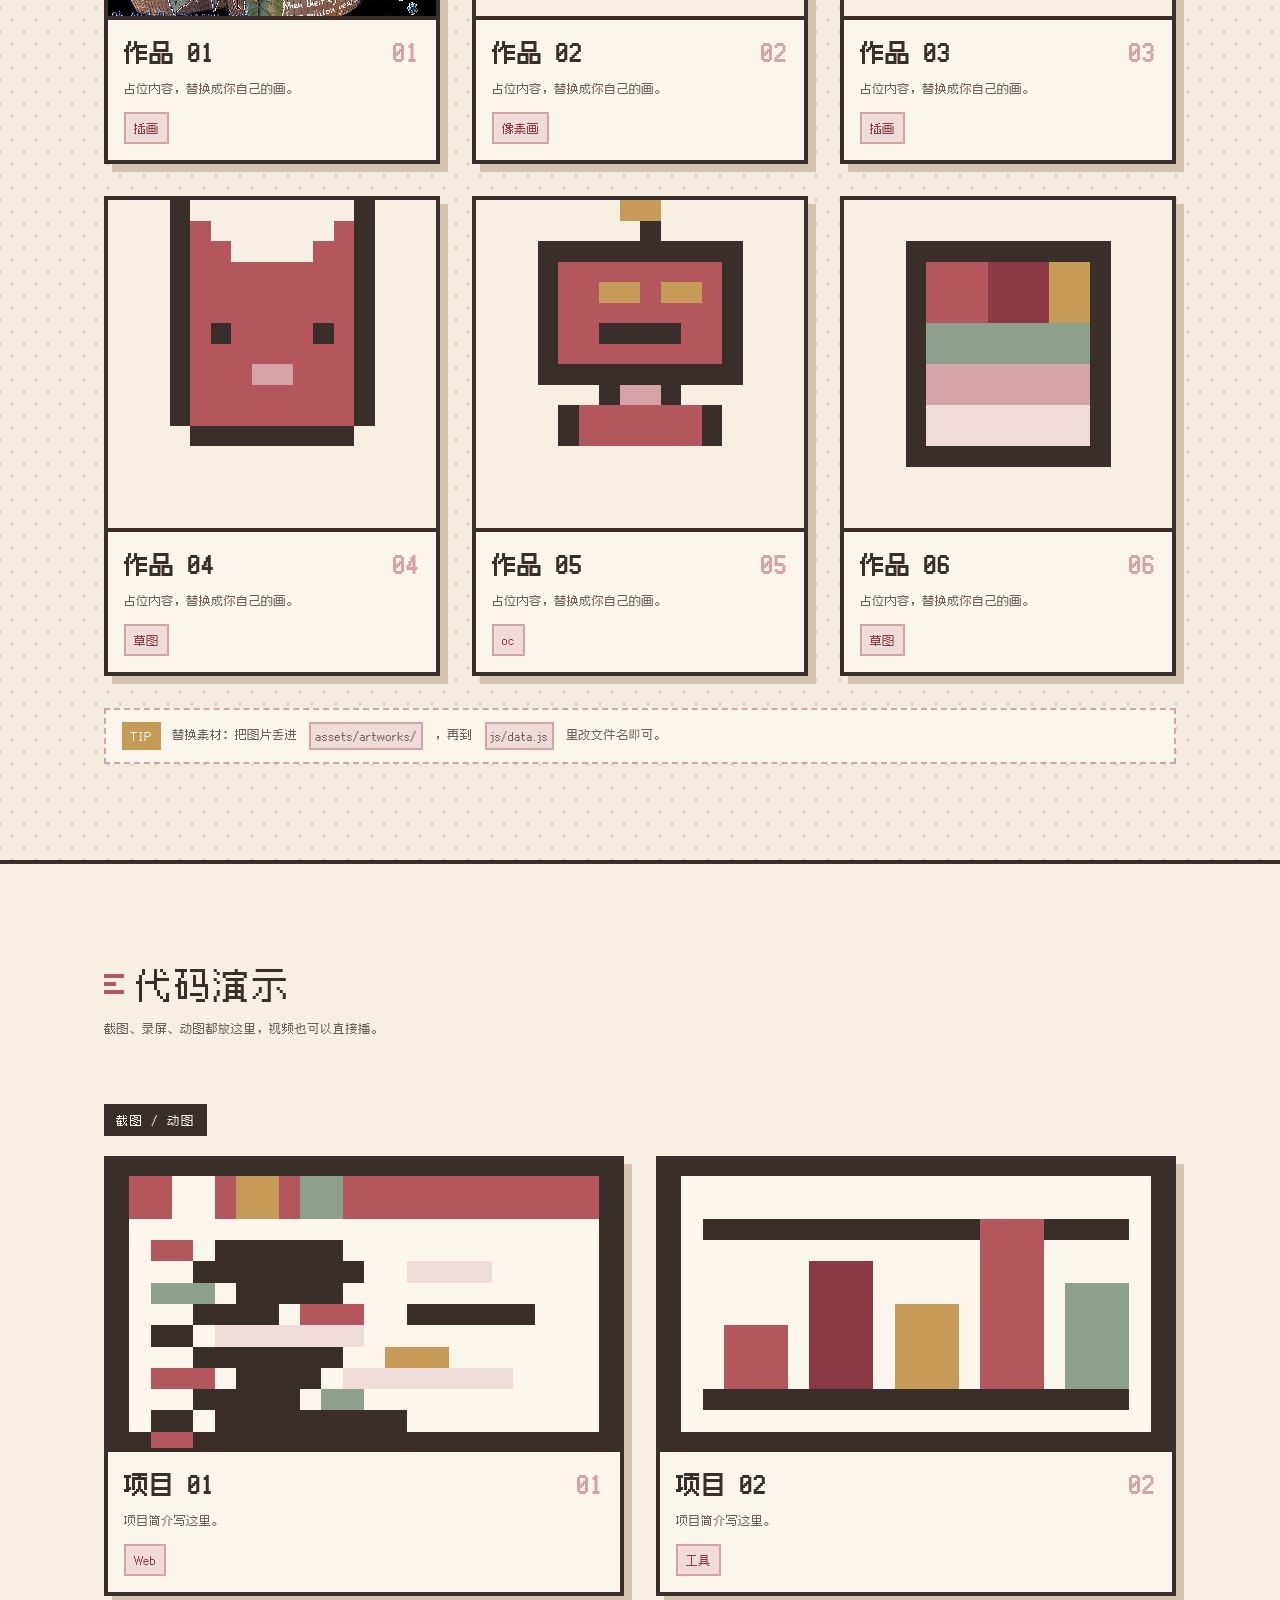
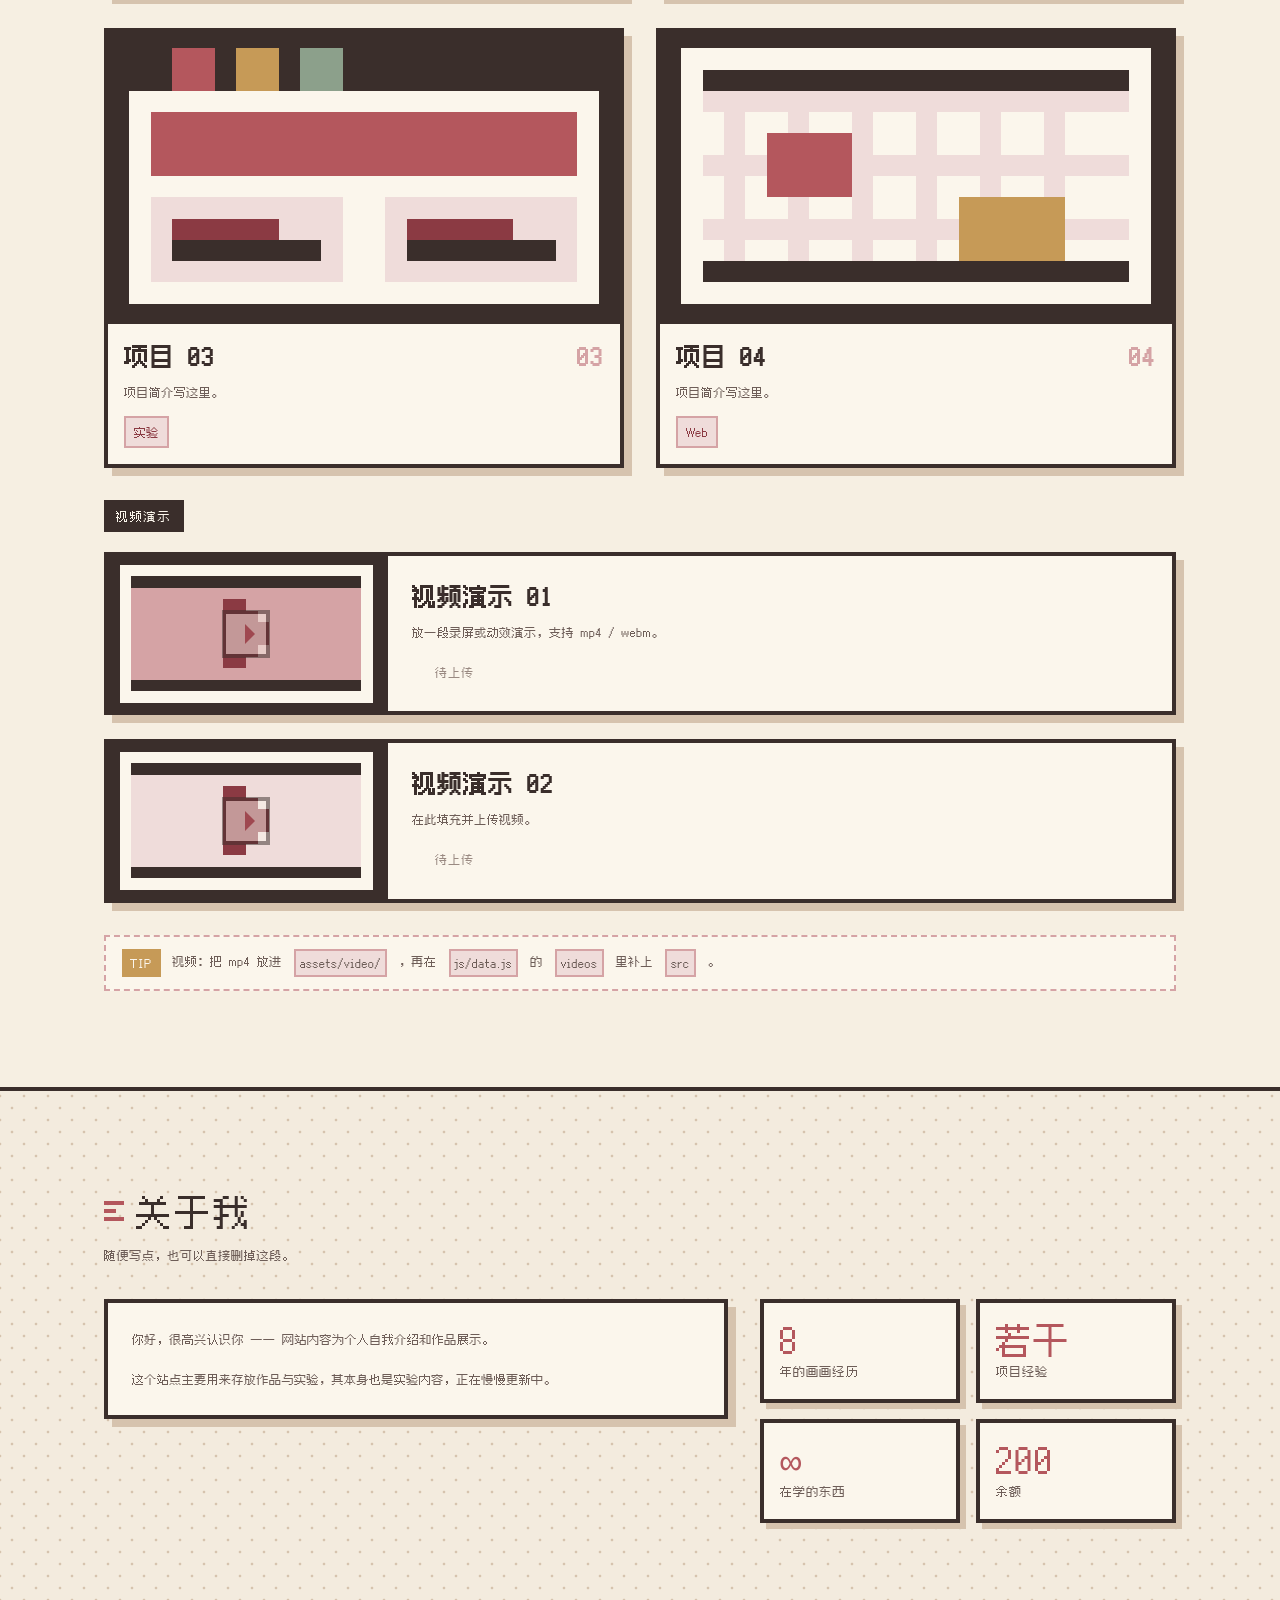
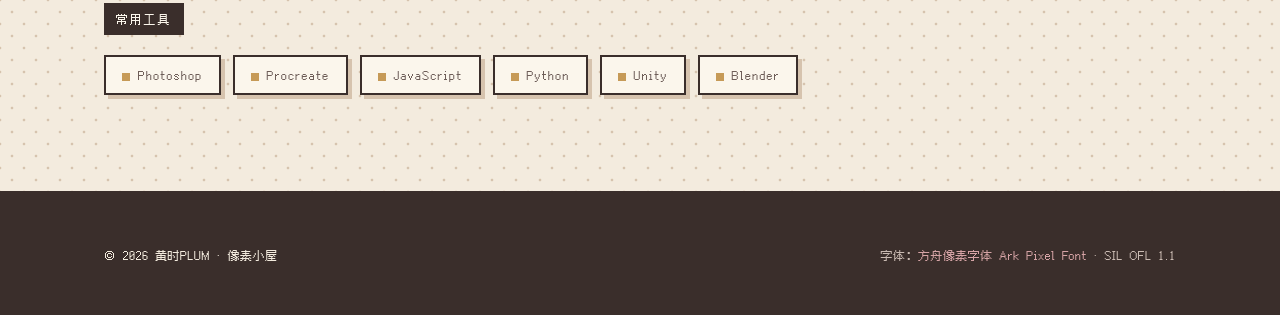
==== commit 6add29ff: "feat: enhance lightbox functionality with zoom and fullscreen features - Added new images for avatar" ====
--- a/index.html
+++ b/index.html
@@ -200,8 +200,18 @@
 </footer>
 
 <!-- ======================= 图片灯箱 ======================= -->
-<div class="lightbox" id="lightbox" hidden>
-  <button class="lightbox__close" id="lbClose" type="button" aria-label="关闭">×</button>
+<div class="lightbox" id="lightbox" hidden tabindex="-1">
+
+  <!-- 缩放工具条：仅从画作画廊进入时显示（代码截图保持原来的简洁模式） -->
+  <div class="lightbox__tools" id="lbTools" hidden>
+    <button class="lightbox__tool" id="lbZoomOut" type="button" aria-label="缩小">−</button>
+    <span class="lightbox__zoom" id="lbZoomVal">100%</span>
+    <button class="lightbox__tool" id="lbZoomIn" type="button" aria-label="放大">＋</button>
+    <button class="lightbox__tool" id="lbZoomFit" type="button" aria-label="适应窗口">适应</button>
+    <button class="lightbox__tool" id="lbFull" type="button" aria-label="全屏展示">全屏</button>
+    <span class="lightbox__hint">滚轮缩放 · 拖拽平移 · 双击放大 · F 全屏</span>
+  </div>
+
   <button class="lightbox__nav lightbox__nav--prev" id="lbPrev" type="button" aria-label="上一张">‹</button>
   <figure class="lightbox__figure">
     <img id="lbImg" src="" alt="">
--- a/css/style.css
+++ b/css/style.css
@@ -785,6 +785,7 @@
 .lightbox__figure {
   max-width: min(880px, 100%);
   max-height: 100%;
+  overflow: hidden;          /* 放大后在画框内平移浏览（图片浏览器式的取景窗口） */
   background: var(--paper);
   border: var(--line);
   box-shadow: 12px 12px 0 var(--red-deep);
@@ -797,6 +798,9 @@
   background: var(--paper-2);
   border-bottom: var(--line);
 }
+.lightbox__figure img.is-zoomable { cursor: zoom-in; touch-action: none; user-select: none; }
+.lightbox__figure img.is-zoomed { cursor: grab; }
+.lightbox__figure img.is-dragging { cursor: grabbing; }
 .lightbox__caption {
   display: flex;
   flex-wrap: wrap;
@@ -806,7 +810,6 @@
   padding: 16px 20px;
 }
 .lightbox__meta { color: var(--ink-3); letter-spacing: .1em; }
-.lightbox__close,
 .lightbox__nav {
   width: 48px; height: 48px;
   background: var(--paper);
@@ -815,11 +818,84 @@
   color: var(--ink);
   font-size: var(--fs-md);
   line-height: 1;
-}
-.lightbox__close:hover,
+  position: relative;   /* 全屏铺满时压在放大的图片之上 */
+  z-index: 6;
+}
 .lightbox__nav:hover { background: var(--red); color: var(--paper); }
-.lightbox__close { position: absolute; top: 24px; right: 24px; }
 .lightbox__nav { flex: 0 0 auto; }
+
+/* 全屏展示（Fullscreen API 作用于 .lightbox 本身；进入时自动放大到图片铺满全屏） */
+.lightbox:fullscreen {
+  padding: 0;
+  background: #2e2522;
+}
+.lightbox:fullscreen .lightbox__figure {
+  max-width: 100%;
+  overflow: visible;               /* 放大溢出部分直接铺满整个屏幕 */
+  background: transparent;
+  border: 0;
+  box-shadow: none;
+}
+.lightbox:fullscreen .lightbox__figure img {
+  width: auto;
+  max-width: 100vw;
+  max-height: 100vh;
+  border-bottom: 0;
+}
+.lightbox:fullscreen .lightbox__nav { display: none; }     /* 全屏：隐藏左右翻页按钮（←/→ 键仍可翻页） */
+.lightbox:fullscreen .lightbox__caption { display: none; } /* 全屏：隐藏底部作品说明 */
+.lightbox:fullscreen .lightbox__caption {
+  position: absolute;              /* 说明文字改为底部悬浮，不占画面空间 */
+  left: 50%;
+  bottom: 20px;
+  transform: translateX(-50%);
+  flex-wrap: nowrap;
+  padding: 10px 18px;
+  background: var(--paper);
+  border: var(--line);
+  box-shadow: 4px 4px 0 var(--red-deep);
+  white-space: nowrap;
+  max-width: 92vw;
+}
+.lightbox:fullscreen::backdrop { background: #2e2522; }  /* 全屏过渡时的底色 */
+
+/* 画作缩放工具条（仅画作画廊的灯箱显示） */
+.lightbox__tools {
+  position: absolute;
+  top: 24px;
+  left: 50%;
+  transform: translateX(-50%);
+  display: flex;
+  align-items: center;
+  gap: 8px;
+  padding: 8px 12px;
+  background: var(--paper);
+  border: var(--line);
+  box-shadow: 4px 4px 0 var(--red-deep);
+  z-index: 5;
+}
+.lightbox__tools[hidden] { display: none; }
+.lightbox__tool {
+  min-width: 36px;
+  height: 36px;
+  padding: 0 8px;
+  background: var(--paper-2);
+  border: 2px solid var(--ink);
+  box-shadow: 2px 2px 0 var(--ink);
+  color: var(--ink);
+  font-size: var(--fs-md);
+  line-height: 1;
+  cursor: pointer;
+}
+.lightbox__tool:hover { background: var(--red); color: var(--paper); }
+.lightbox__tool:active { transform: translate(2px, 2px); box-shadow: none; }
+.lightbox__zoom {
+  min-width: 56px;
+  text-align: center;
+  font-size: var(--fs-xs);
+  letter-spacing: .08em;
+}
+.lightbox__hint { color: var(--ink-3); font-size: var(--fs-xs); letter-spacing: .08em; }
 
 /* ---------------- 13. 视频弹窗 ---------------- */
 .modal {
@@ -875,7 +951,13 @@
   .grid--art, .grid--code { grid-template-columns: minmax(0, 1fr); }
   .stats { grid-template-columns: minmax(0, 1fr); }
   .lightbox { padding: 24px 16px 96px; flex-direction: column; }
-  .lightbox__close { top: 16px; right: 16px; }
+  .lightbox__tools {
+    top: 16px;
+    flex-wrap: wrap;
+    justify-content: center;
+    max-width: calc(100% - 96px);
+  }
+  .lightbox__hint { display: none; }
 
   .nav {
     position: absolute;
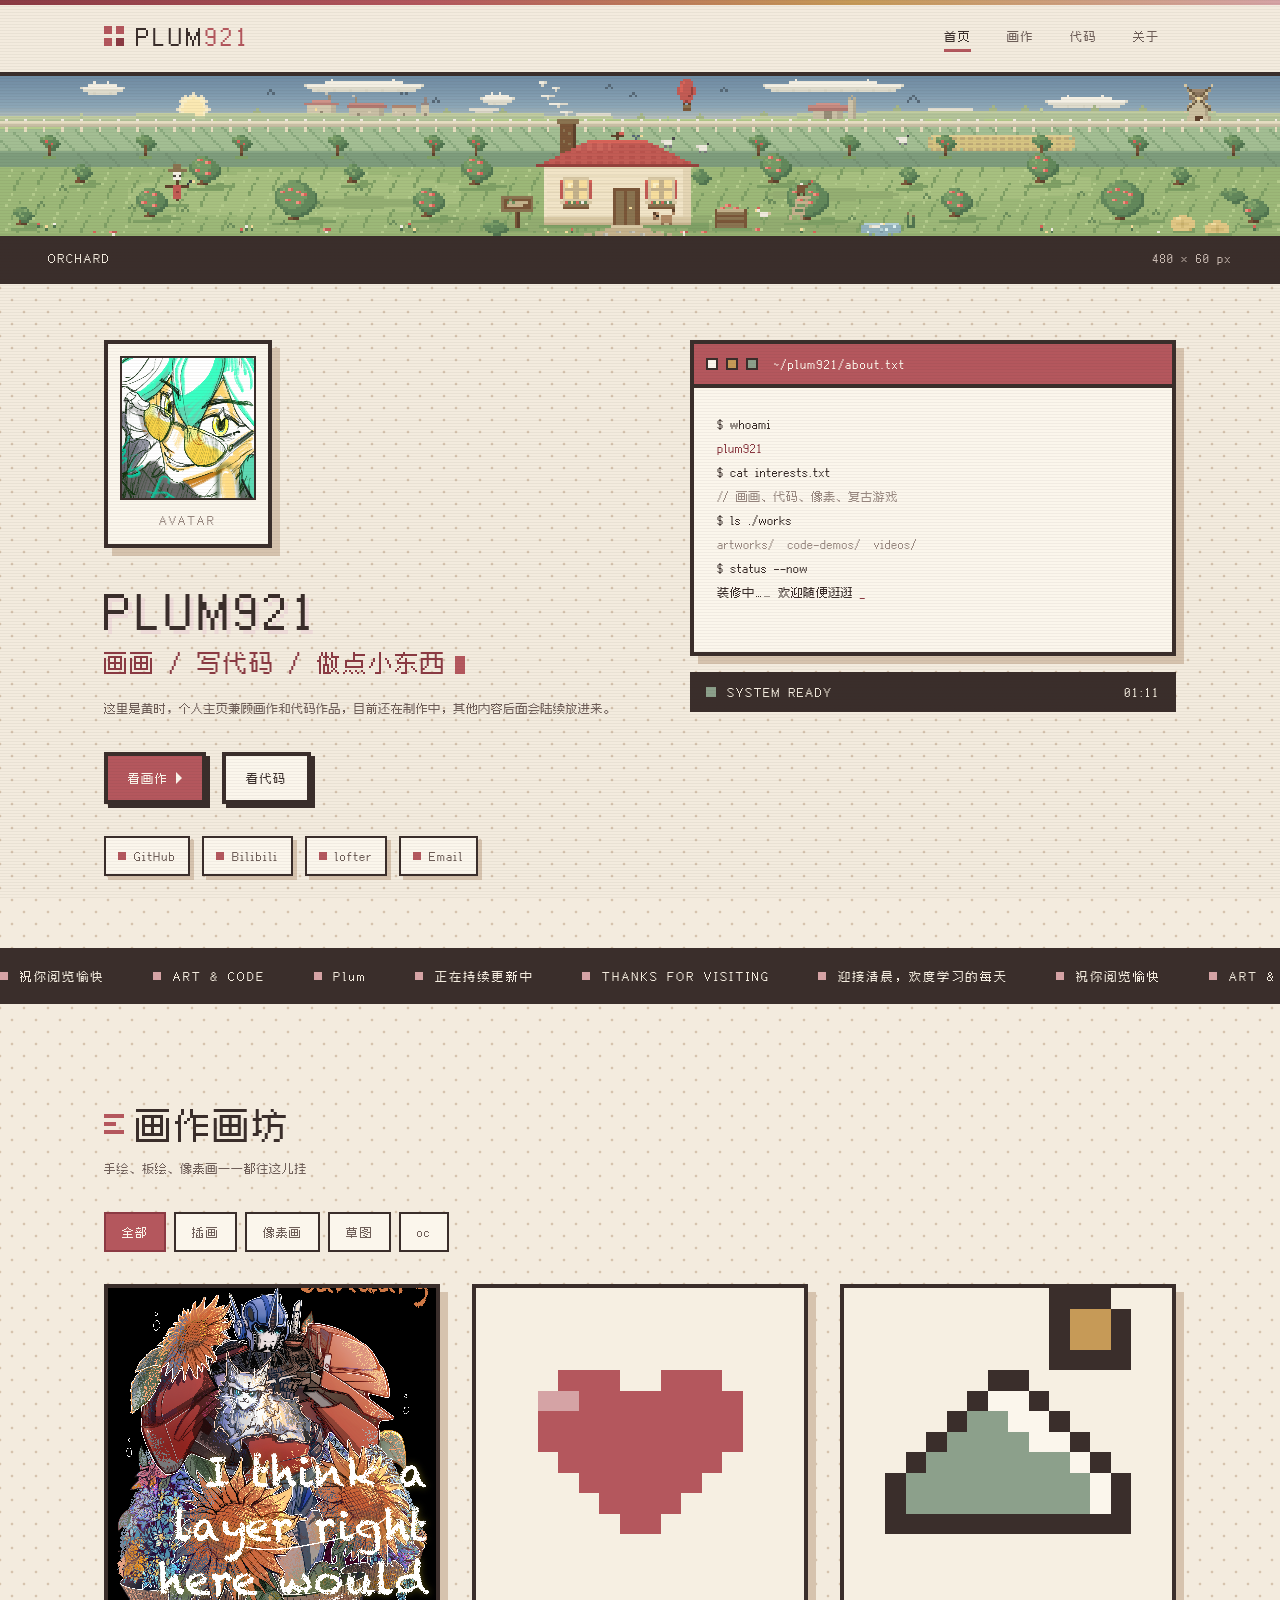
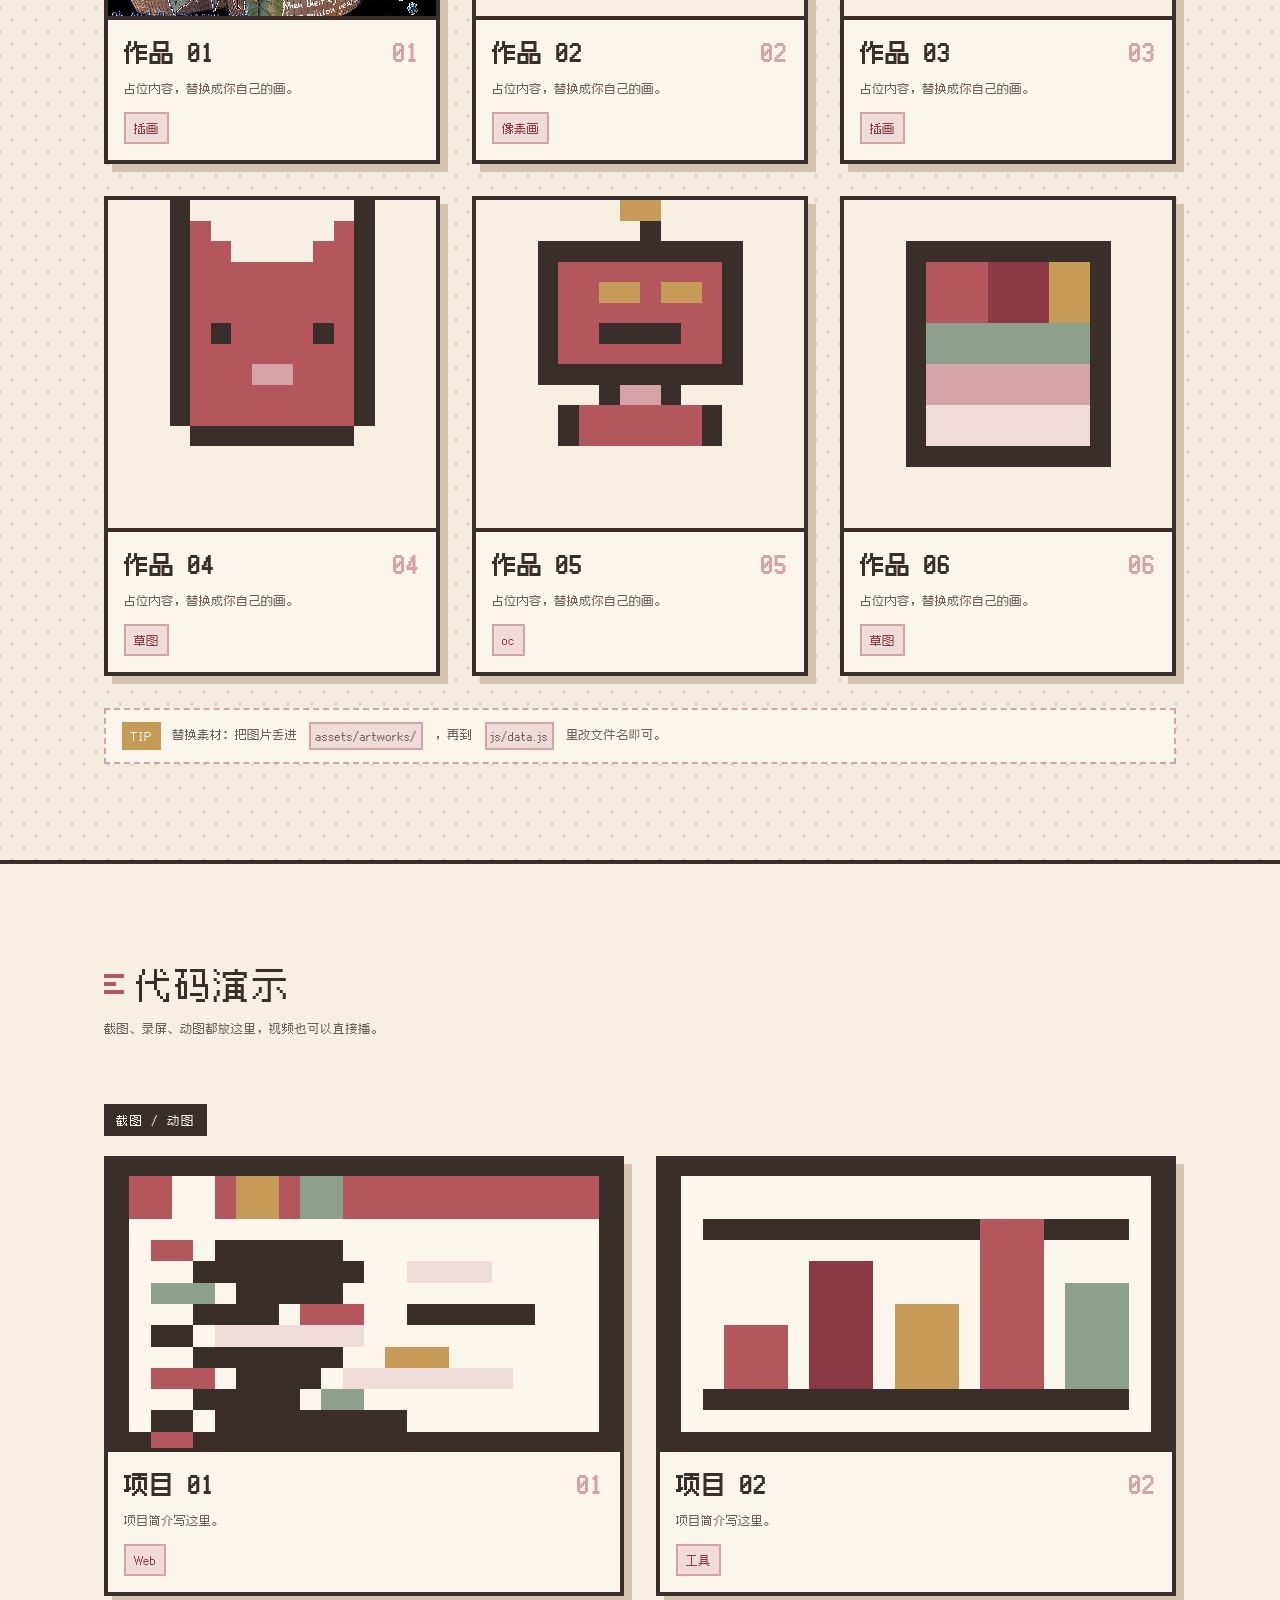
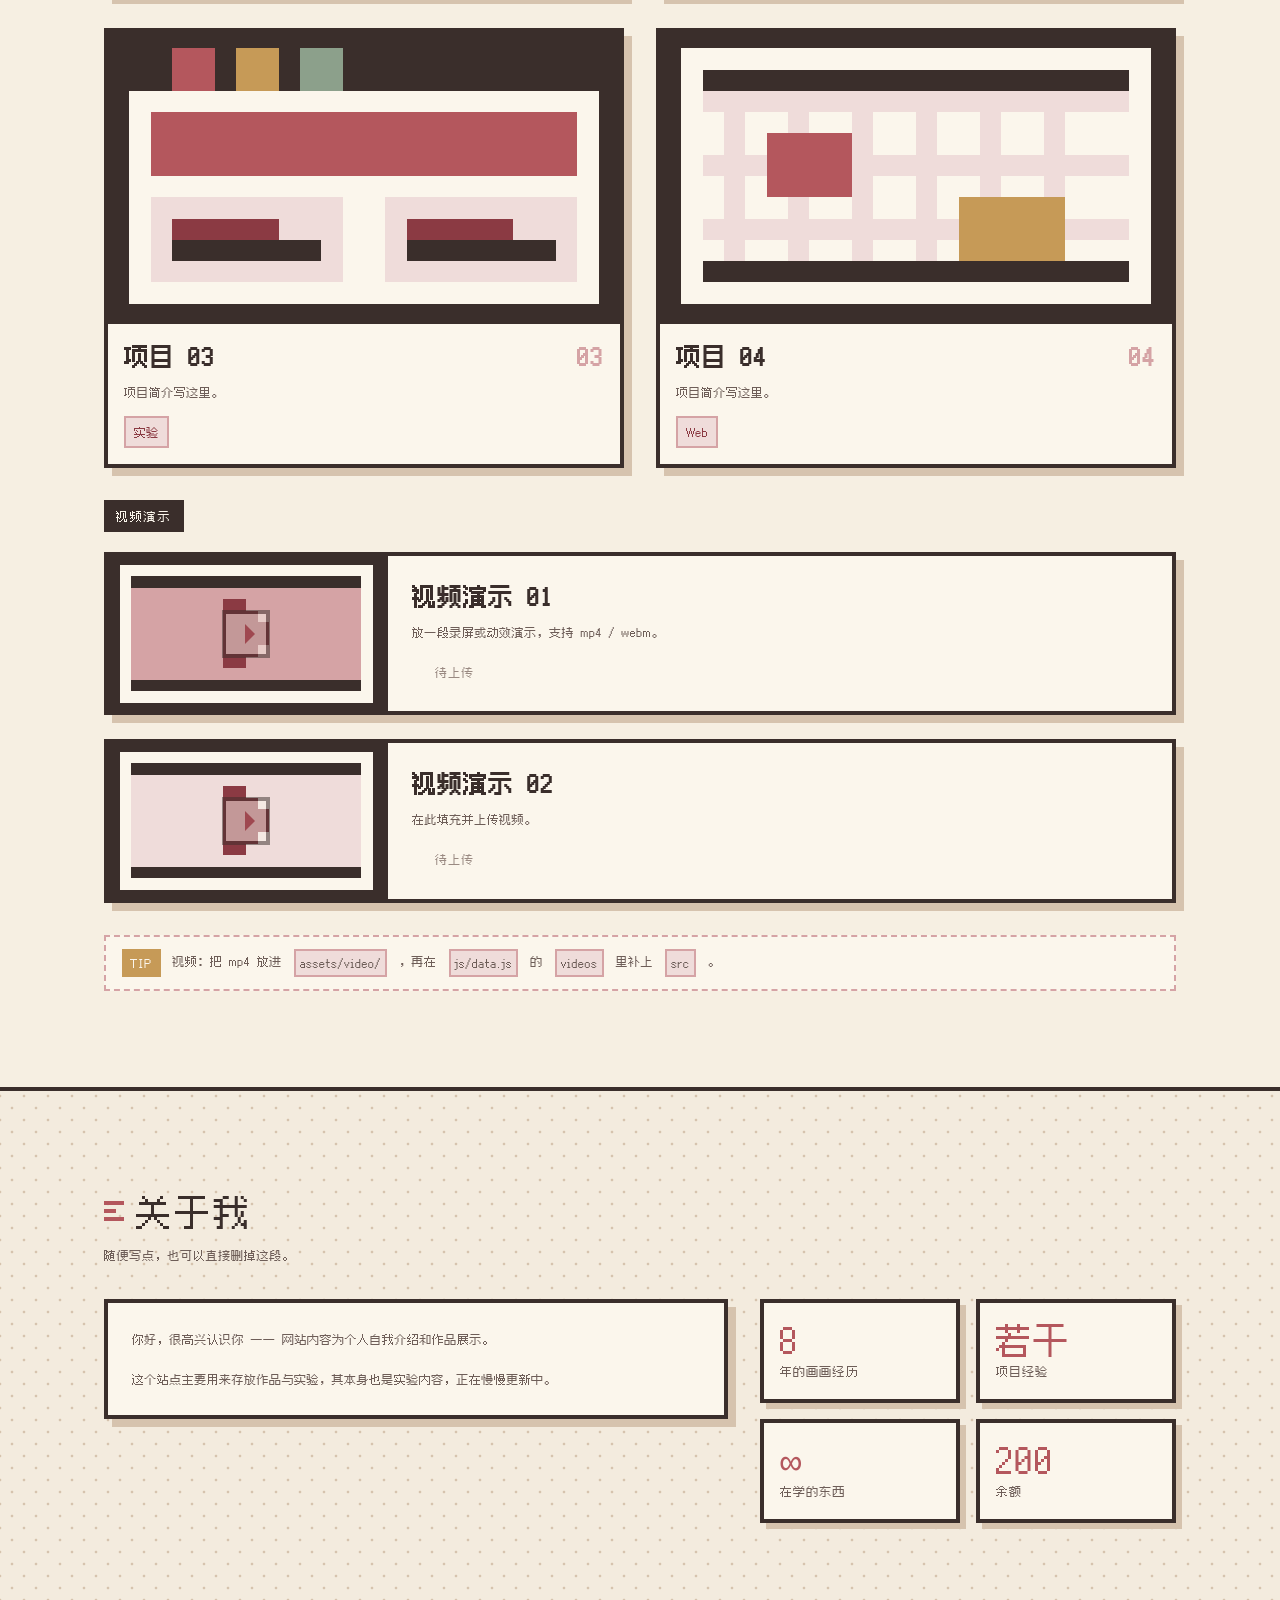
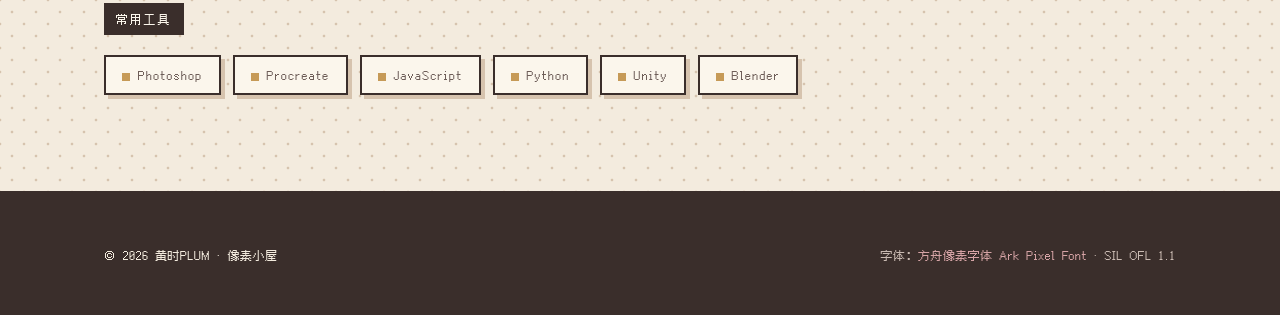
==== commit 6818d4d1: "fix: update README for clarity and remove unnecessary sections" ====
--- a/index.html
+++ b/index.html
@@ -3,8 +3,8 @@
 <head>
 <meta charset="UTF-8">
 <meta name="viewport" content="width=device-width, initial-scale=1">
-<title>PLUM921 · 像素小屋</title>
-<meta name="description" content="PLUM921 的个人主页 —— 画作与代码演示的像素风格收藏室。">
+<title>PLUM921 · 个人主页</title>
+<meta name="description" content="PLUM921 的个人主页 —— 画作与代码演示的收藏室。">
 <meta name="theme-color" content="#F5EEE1">
 <link rel="icon" href="favicon.svg" type="image/svg+xml">
 
@@ -73,7 +73,7 @@
         <p class="hero__role" id="heroRole">画画 / 写代码 / 做点小东西</p>
 
         <p class="hero__intro" id="heroIntro">
-          这里是我的像素小屋。左边挂画，右边跑代码。
+          这里是我的个人介绍网站。左边挂画，右边跑代码。
           目前装修中，素材陆续搬进来。
         </p>
 
@@ -119,8 +119,8 @@
   <section class="section" id="art">
     <div class="wrap">
       <header class="sec-head">
-        <h2 class="sec-title"><span class="sec-title__mark" aria-hidden="true"></span>画作画廊</h2>
-        <p class="sec-sub">手绘、板绘、像素画——都往这儿挂。</p>
+        <h2 class="sec-title"><span class="sec-title__mark" aria-hidden="true"></span>画作画坊</h2>
+        <p class="sec-sub">手绘、板绘、像素画——都往这儿挂</p>
       </header>
 
       <!-- 筛选按钮由 data.js 的 tags 自动生成 -->
@@ -170,8 +170,8 @@
 
       <div class="about">
         <div class="about__text px-frame">
-          <p id="aboutP1">NICE TO MEET YOU —— 我是个喜欢画画也喜欢折腾代码的人，习惯用像素格子把想法摆整齐。</p>
-          <p id="aboutP2">白天写程序，晚上涂涂抹抹。这个站点用来存放作品与实验，慢慢更新，不着急。</p>
+          <p id="aboutP1">NICE TO MEET YOU —— 这里是黄时plum，曾是资深二次元，现在也是，不过又多了一层码农属性。</p>
+          <p id="aboutP2">如果你也白天上班晚上画画，生活强度将会赛神仙。这个站点用来存放作品与实验，慢慢更新，不着急。</p>
         </div>
 
         <!-- 【素材预留】数值面板：在 js/data.js 的 stats 里改 -->
@@ -200,18 +200,8 @@
 </footer>
 
 <!-- ======================= 图片灯箱 ======================= -->
-<div class="lightbox" id="lightbox" hidden tabindex="-1">
-
-  <!-- 缩放工具条：仅从画作画廊进入时显示（代码截图保持原来的简洁模式） -->
-  <div class="lightbox__tools" id="lbTools" hidden>
-    <button class="lightbox__tool" id="lbZoomOut" type="button" aria-label="缩小">−</button>
-    <span class="lightbox__zoom" id="lbZoomVal">100%</span>
-    <button class="lightbox__tool" id="lbZoomIn" type="button" aria-label="放大">＋</button>
-    <button class="lightbox__tool" id="lbZoomFit" type="button" aria-label="适应窗口">适应</button>
-    <button class="lightbox__tool" id="lbFull" type="button" aria-label="全屏展示">全屏</button>
-    <span class="lightbox__hint">滚轮缩放 · 拖拽平移 · 双击放大 · F 全屏</span>
-  </div>
-
+<div class="lightbox" id="lightbox" hidden>
+  <button class="lightbox__close" id="lbClose" type="button" aria-label="关闭">×</button>
   <button class="lightbox__nav lightbox__nav--prev" id="lbPrev" type="button" aria-label="上一张">‹</button>
   <figure class="lightbox__figure">
     <img id="lbImg" src="" alt="">
